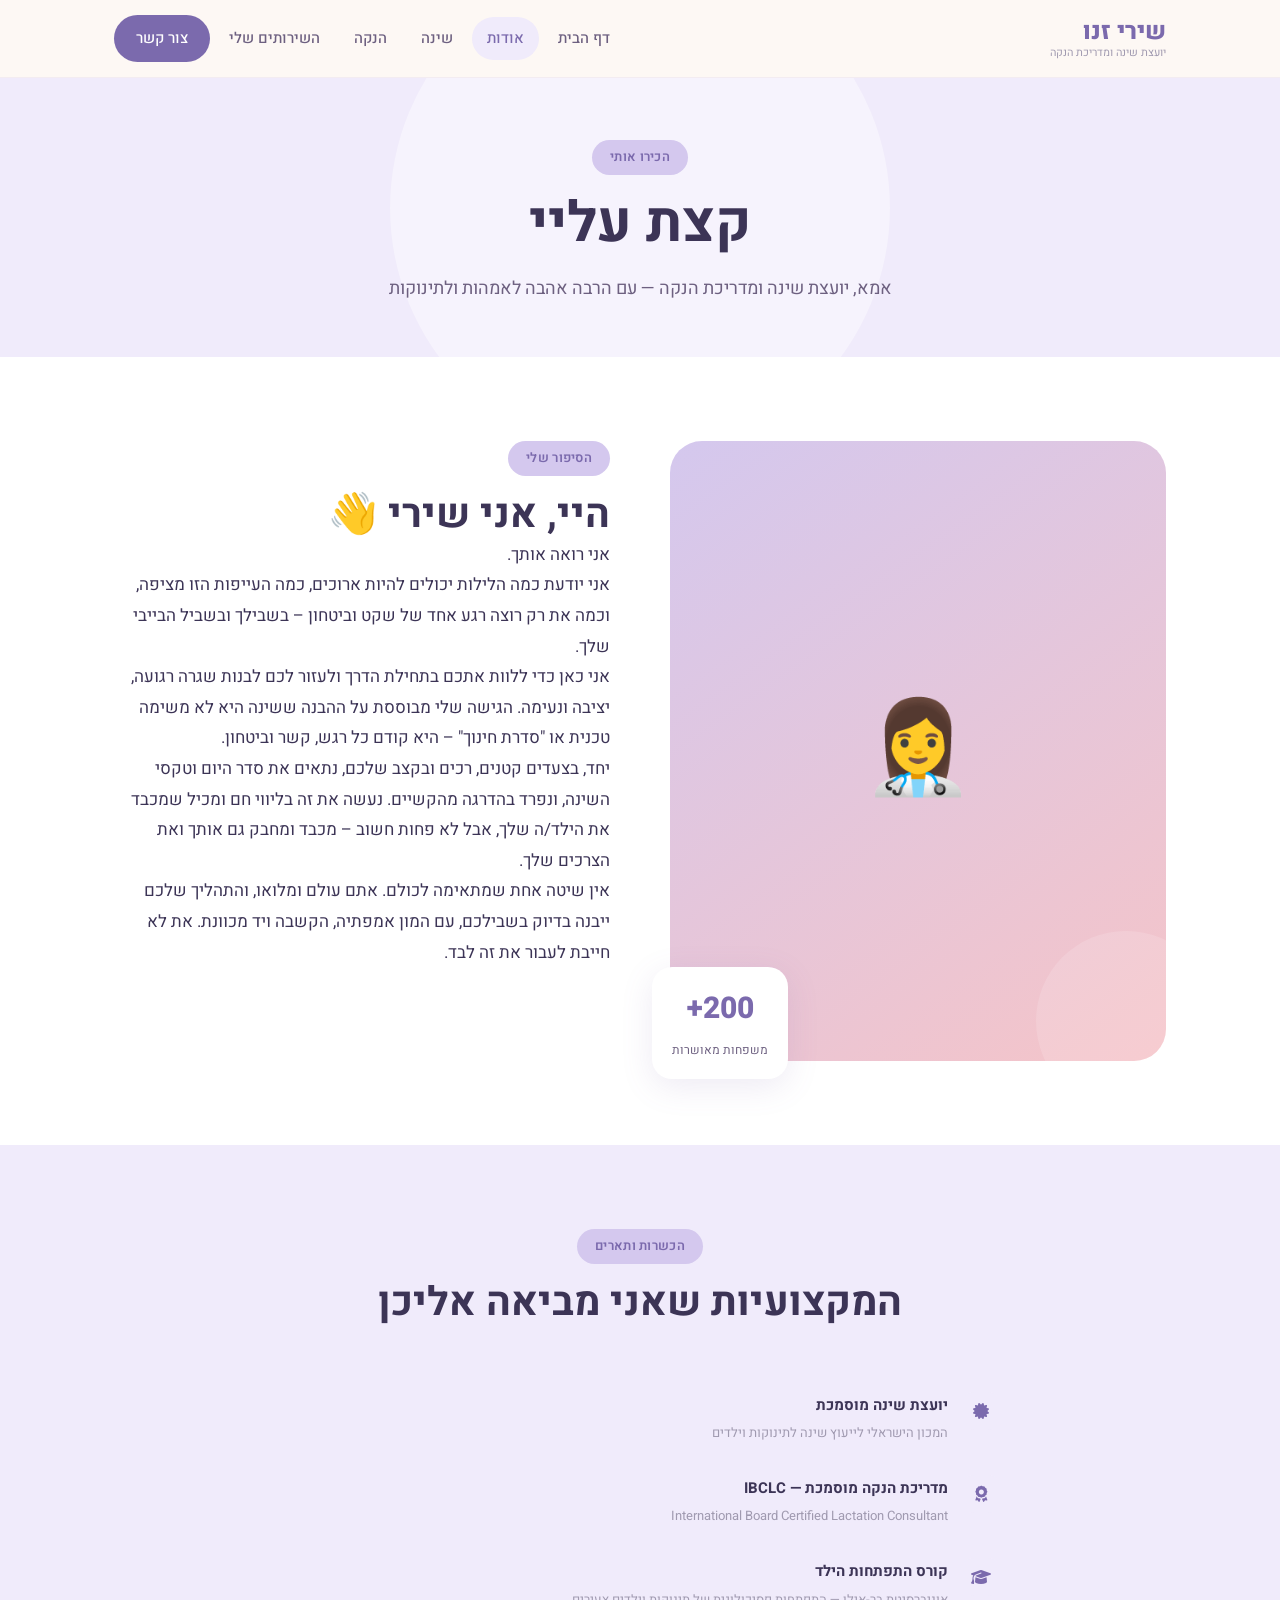
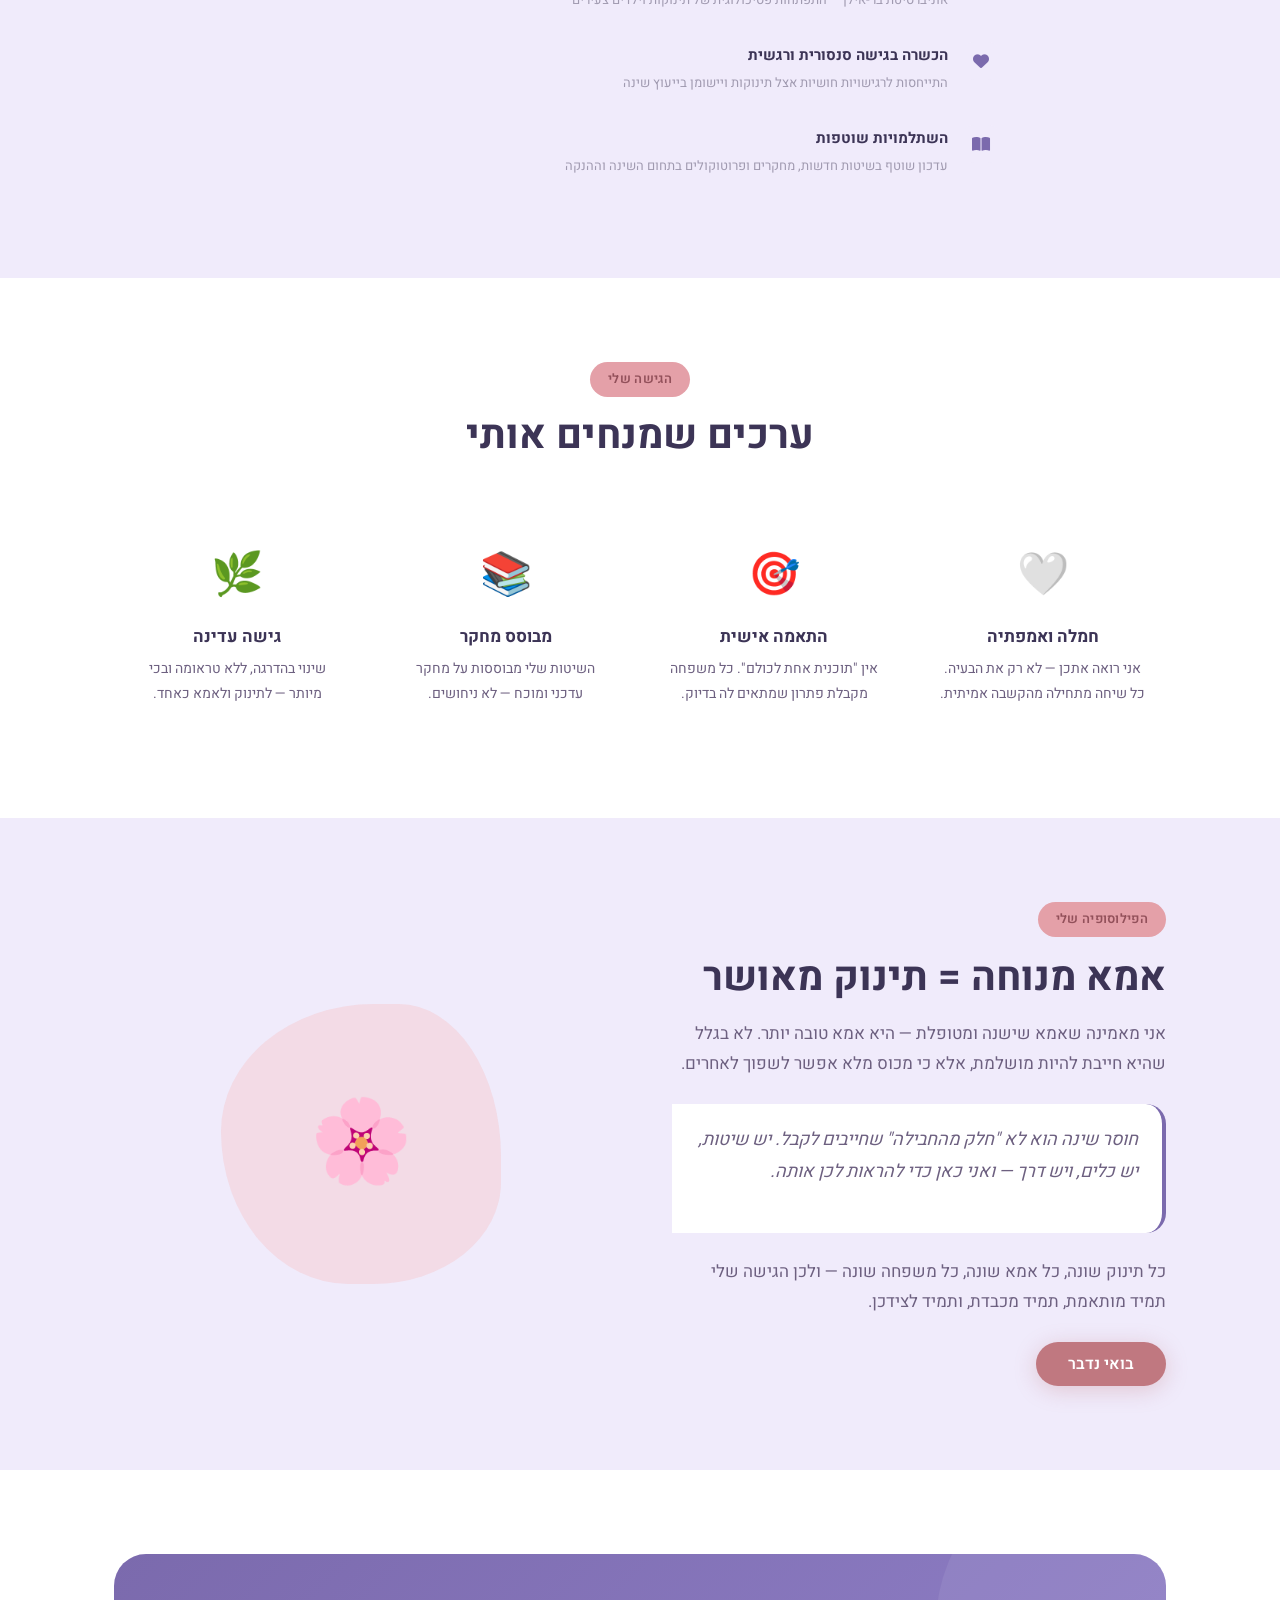
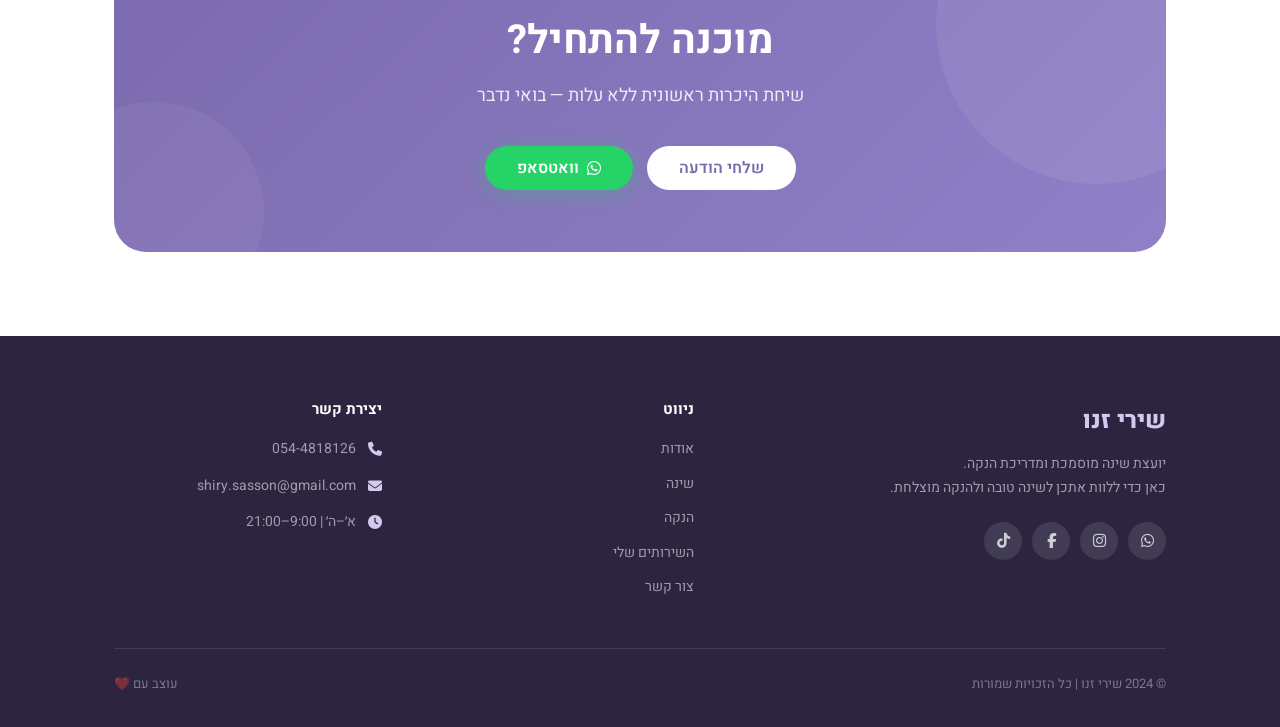
==== about.html @ 8ea3a9ba "Add files via upload" ====
<!DOCTYPE html>
<html lang="he" dir="rtl">
<head>
<meta charset="UTF-8">
<meta name="viewport" content="width=device-width, initial-scale=1.0">
<title>אודות | שירי זנו - יועצת שינה ומדריכת הנקה</title>
<meta name="description" content="קצת על שירי זנו - יועצת שינה מוסמכת ומדריכת הנקה עם ניסיון של שנים. הכירו את הגישה, ההכשרות והאמונות שמנחות אותה.">
<link rel="preconnect" href="https://fonts.googleapis.com">
<link href="https://fonts.googleapis.com/css2?family=Heebo:wght@400;500;600;700;800&display=swap" rel="stylesheet">
<link rel="stylesheet" href="https://cdnjs.cloudflare.com/ajax/libs/font-awesome/6.5.1/css/all.min.css">
<link rel="stylesheet" href="style.css">
</head>
<body>

<nav class="navbar" id="navbar">
  <div class="container">
    <a href="index.html" class="logo">
      <span class="logo-name">שירי זנו</span>
      <span class="logo-title">יועצת שינה ומדריכת הנקה</span>
    </a>
    <div class="nav-links" id="navLinks">
      <a href="index.html">דף הבית</a>
      <a href="about.html">אודות</a>
      <a href="sleep.html">שינה</a>
      <a href="breastfeeding.html">הנקה</a>
      <a href="services.html">השירותים שלי</a>
      <a href="contact.html" class="btn-nav">צור קשר</a>
    </div>
    <button class="hamburger" id="hamburger" aria-label="תפריט">
      <span></span><span></span><span></span>
    </button>
  </div>
</nav>
<div class="nav-spacer"></div>

<section class="page-hero lavender">
  <div class="container">
    <span class="tag tag-lavender">הכירו אותי</span>
    <h1>קצת עליי</h1>
    <p class="lead">אמא, יועצת שינה ומדריכת הנקה — עם הרבה אהבה לאמהות ולתינוקות</p>
  </div>
</section>

<section class="section section-white">
  <div class="container">
    <div class="about-grid">
      <div class="about-photo-area fade-in">
        <div class="photo-placeholder">👩‍⚕️</div>
        <div class="photo-badge">
          <span class="photo-badge-number">200+</span>
          <span class="photo-badge-text">משפחות מאושרות</span>
        </div>
      </div>
      <div class="fade-in delay-1">
        <span class="tag tag-lavender">הסיפור שלי</span>
        <h2>היי, אני שירי 👋</h2>
        <p>אני רואה אותך.</p>
        <p>אני יודעת כמה הלילות יכולים להיות ארוכים, כמה העייפות הזו מציפה, וכמה את רק רוצה רגע אחד של שקט וביטחון – בשבילך ובשביל הבייבי שלך.</p>
        <p>אני כאן כדי ללוות אתכם בתחילת הדרך ולעזור לכם לבנות שגרה רגועה, יציבה ונעימה. הגישה שלי מבוססת על ההבנה ששינה היא לא משימה טכנית או "סדרת חינוך" – היא קודם כל רגש, קשר וביטחון.</p>
        <p>יחד, בצעדים קטנים, רכים ובקצב שלכם, נתאים את סדר היום וטקסי השינה, ונפרד בהדרגה מהקשיים. נעשה את זה בליווי חם ומכיל שמכבד את הילד/ה שלך, אבל לא פחות חשוב – מכבד ומחבק גם אותך ואת הצרכים שלך.</p>
        <p>אין שיטה אחת שמתאימה לכולם. אתם עולם ומלואו, והתהליך שלכם ייבנה בדיוק בשבילכם, עם המון אמפתיה, הקשבה ויד מכוונת. את לא חייבת לעבור את זה לבד.</p>
      </div>
    </div>
  </div>
</section>

<section class="section section-alt">
  <div class="container">
    <div class="section-header text-center fade-in">
      <span class="tag tag-lavender">הכשרות ותארים</span>
      <h2>המקצועיות שאני מביאה אליכן</h2>
    </div>
    <div class="credentials-list fade-in delay-1" style="max-width:720px;margin:0 auto;">
      <div class="credential-item">
        <div class="credential-icon"><i class="fas fa-certificate"></i></div>
        <div class="credential-text"><strong>יועצת שינה מוסמכת</strong><span>המכון הישראלי לייעוץ שינה לתינוקות וילדים</span></div>
      </div>
      <div class="credential-item">
        <div class="credential-icon"><i class="fas fa-award"></i></div>
        <div class="credential-text"><strong>מדריכת הנקה מוסמכת — IBCLC</strong><span>International Board Certified Lactation Consultant</span></div>
      </div>
      <div class="credential-item">
        <div class="credential-icon"><i class="fas fa-graduation-cap"></i></div>
        <div class="credential-text"><strong>קורס התפתחות הילד</strong><span>אוניברסיטת בר-אילן — התפתחות פסיכולוגית של תינוקות וילדים צעירים</span></div>
      </div>
      <div class="credential-item">
        <div class="credential-icon"><i class="fas fa-heart"></i></div>
        <div class="credential-text"><strong>הכשרה בגישה סנסורית ורגשית</strong><span>התייחסות לרגישויות חושיות אצל תינוקות ויישומן בייעוץ שינה</span></div>
      </div>
      <div class="credential-item">
        <div class="credential-icon"><i class="fas fa-book-open"></i></div>
        <div class="credential-text"><strong>השתלמויות שוטפות</strong><span>עדכון שוטף בשיטות חדשות, מחקרים ופרוטוקולים בתחום השינה וההנקה</span></div>
      </div>
    </div>
  </div>
</section>

<section class="section section-white">
  <div class="container">
    <div class="section-header text-center fade-in">
      <span class="tag tag-blush">הגישה שלי</span>
      <h2>ערכים שמנחים אותי</h2>
    </div>
    <div class="values-grid">
      <div class="value-card fade-in">
        <div class="value-icon">🤍</div>
        <h4>חמלה ואמפתיה</h4>
        <p>אני רואה אתכן — לא רק את הבעיה. כל שיחה מתחילה מהקשבה אמיתית.</p>
      </div>
      <div class="value-card fade-in delay-1">
        <div class="value-icon">🎯</div>
        <h4>התאמה אישית</h4>
        <p>אין "תוכנית אחת לכולם". כל משפחה מקבלת פתרון שמתאים לה בדיוק.</p>
      </div>
      <div class="value-card fade-in delay-2">
        <div class="value-icon">📚</div>
        <h4>מבוסס מחקר</h4>
        <p>השיטות שלי מבוססות על מחקר עדכני ומוכח — לא ניחושים.</p>
      </div>
      <div class="value-card fade-in delay-3">
        <div class="value-icon">🌿</div>
        <h4>גישה עדינה</h4>
        <p>שינוי בהדרגה, ללא טראומה ובכי מיותר — לתינוק ולאמא כאחד.</p>
      </div>
    </div>
  </div>
</section>

<section class="section section-alt">
  <div class="container">
    <div class="feature-grid flip">
      <div class="feature-visual fade-in">
        <div class="feature-blob fb-blush"></div>
        <div class="feature-icon">🌸</div>
      </div>
      <div class="feature-content fade-in delay-1">
        <span class="tag tag-blush">הפילוסופיה שלי</span>
        <h2>אמא מנוחה = תינוק מאושר</h2>
        <p>אני מאמינה שאמא שישנה ומטופלת — היא אמא טובה יותר. לא בגלל שהיא חייבת להיות מושלמת, אלא כי מכוס מלא אפשר לשפוך לאחרים.</p>
        <div class="quote-block">
          <p>חוסר שינה הוא לא "חלק מהחבילה" שחייבים לקבל. יש שיטות, יש כלים, ויש דרך — ואני כאן כדי להראות לכן אותה.</p>
        </div>
        <p>כל תינוק שונה, כל אמא שונה, כל משפחה שונה — ולכן הגישה שלי תמיד מותאמת, תמיד מכבדת, ותמיד לצידכן.</p>
        <a href="contact.html" class="btn btn-blush">בואי נדבר</a>
      </div>
    </div>
  </div>
</section>

<section class="section section-white">
  <div class="container">
    <div class="cta-banner fade-in">
      <h2>מוכנה להתחיל?</h2>
      <p>שיחת היכרות ראשונית ללא עלות — בואי נדבר</p>
      <div class="cta-actions">
        <a href="contact.html" class="btn btn-white">שלחי הודעה</a>
        <a href="https://wa.me/972544818126" class="btn btn-whatsapp" target="_blank" rel="noopener"><i class="fab fa-whatsapp"></i> וואטסאפ</a>
      </div>
    </div>
  </div>
</section>

<footer>
  <div class="container">
    <div class="footer-content">
      <div class="footer-col">
        <span class="logo-name">שירי זנו</span>
        <p class="footer-tagline">יועצת שינה מוסמכת ומדריכת הנקה.<br>כאן כדי ללוות אתכן לשינה טובה ולהנקה מוצלחת.</p>
        <div class="footer-social">
          <a href="https://wa.me/972544818126" aria-label="וואטסאפ" target="_blank" rel="noopener"><i class="fab fa-whatsapp"></i></a>
          <a href="#" aria-label="אינסטגרם"><i class="fab fa-instagram"></i></a>
          <a href="#" aria-label="פייסבוק"><i class="fab fa-facebook-f"></i></a>
          <a href="#" aria-label="טיקטוק"><i class="fab fa-tiktok"></i></a>
        </div>
      </div>
      <div class="footer-col">
        <h4>ניווט</h4>
        <div class="footer-links-list">
          <a href="about.html">אודות</a>
          <a href="sleep.html">שינה</a>
          <a href="breastfeeding.html">הנקה</a>
          <a href="services.html">השירותים שלי</a>
          <a href="contact.html">צור קשר</a>
        </div>
      </div>
      <div class="footer-col">
        <h4>יצירת קשר</h4>
        <div class="footer-contact-item"><i class="fas fa-phone"></i> 054-4818126</div>
        <div class="footer-contact-item"><i class="fas fa-envelope"></i> shiry.sasson@gmail.com</div>
        <div class="footer-contact-item"><i class="fas fa-clock"></i> א׳–ה׳ | 9:00–21:00</div>
      </div>
    </div>
    <div class="footer-bottom">
      <span>© 2024 שירי זנו | כל הזכויות שמורות</span>
      <span>עוצב עם ❤️</span>
    </div>
  </div>
</footer>

<script src="script.js"></script>
</body>
</html>
---- style.css ----
/* ===========================
   style.css — שירי | יועצת שינה ומדריכת הנקה
   Extracted verbatim from https://ronavaida.github.io/Shiri-Zenou/style.css
   =========================== */

/* === VARIABLES === */
:root {
  --cream:          #FDF8F4;
  --cream-dark:     #F2EAE2;
  --lavender:       #C5B5E0;
  --lavender-light: #F0EBFB;
  --lavender-med:   #D4C8EE;
  --lavender-dark:  #7B6AAD;
  --blush:          #F5C4C8;
  --blush-light:    #FCE8EA;
  --blush-med:      #E4A0A8;
  --blush-dark:     #C07880;
  --sage:           #A8C9A0;
  --sage-light:     #E6F3E2;
  --sage-med:       #80B078;
  --sage-dark:      #5A8A52;
  --text:           #3C3456;
  --text-mid:       #6D6080;
  --text-light:     #A09AB0;
  --white:          #FFFFFF;

  --shadow-sm: 0 2px 14px rgba(120, 100, 170, 0.08);
  --shadow-md: 0 8px 32px rgba(120, 100, 170, 0.13);
  --shadow-lg: 0 20px 56px rgba(120, 100, 170, 0.18);

  --nav-height: 78px;
  --container:  1100px;
  --section-v:  84px;

  --r-sm:   12px;
  --r-md:   20px;
  --r-lg:   32px;
  --r-full: 9999px;

  --ease: 0.3s ease;
}

/* === RESET === */
*, *::before, *::after { box-sizing: border-box; margin: 0; padding: 0; }
html { scroll-behavior: smooth; }
body {
  font-family: 'Heebo', sans-serif;
  background: var(--cream);
  color: var(--text);
  direction: rtl;
  line-height: 1.75;
  font-size: 16px;
  overflow-x: hidden;
}
img { max-width: 100%; height: auto; }
a { color: inherit; text-decoration: none; }
ul { list-style: none; }

/* === TYPOGRAPHY === */
h1, h2, h3, h4 { line-height: 1.25; font-weight: 700; }
h1 { font-size: clamp(34px, 5vw, 56px); }
h2 { font-size: clamp(26px, 4vw, 40px); }
h3 { font-size: clamp(19px, 3vw, 25px); }
h4 { font-size: 17px; }
p  { font-size: 17px; line-height: 1.8; }

/* === UTILITIES === */
.container {
  max-width: var(--container);
  margin: 0 auto;
  padding: 0 24px;
}
.section      { padding: var(--section-v) 0; }
.section-alt  { background: var(--lavender-light); }
.section-blush{ background: var(--blush-light); }
.section-sage { background: var(--sage-light); }
.section-white{ background: var(--white); }
.text-center  { text-align: center; }
.text-lavender{ color: var(--lavender-dark); }
.text-blush   { color: var(--blush-dark); }
.text-sage    { color: var(--sage-dark); }
.text-mid     { color: var(--text-mid); }

/* Tag pill */
.tag {
  display: inline-block;
  padding: 6px 18px;
  border-radius: var(--r-full);
  font-size: 13px;
  font-weight: 600;
  letter-spacing: 0.3px;
  margin-bottom: 14px;
}
.tag-lavender { background: var(--lavender-med); color: var(--lavender-dark); }
.tag-blush    { background: var(--blush-med);    color: #92505A; }
.tag-sage     { background: var(--sage-med);     color: white; }

.section-header { margin-bottom: 50px; }
.section-header.text-center .section-subtitle { margin: 0 auto; }
.section-subtitle { color: var(--text-mid); font-size: 18px; max-width: 620px; margin-top: 10px; }

/* === BUTTONS === */
.btn {
  display: inline-flex;
  align-items: center;
  gap: 8px;
  padding: 14px 32px;
  border-radius: var(--r-full);
  font-size: 16px;
  font-weight: 600;
  font-family: 'Heebo', sans-serif;
  cursor: pointer;
  transition: all var(--ease);
  border: none;
  text-decoration: none;
  line-height: 1;
}
.btn-primary {
  background: var(--lavender-dark);
  color: white;
  box-shadow: 0 4px 22px rgba(123, 106, 173, 0.32);
}
.btn-primary:hover {
  background: #6A59A0;
  transform: translateY(-2px);
  box-shadow: 0 8px 30px rgba(123, 106, 173, 0.44);
}
.btn-outline {
  background: transparent;
  color: var(--lavender-dark);
  border: 2px solid var(--lavender-dark);
}
.btn-outline:hover {
  background: var(--lavender-light);
  transform: translateY(-2px);
}
.btn-blush {
  background: var(--blush-dark);
  color: white;
  box-shadow: 0 4px 22px rgba(192, 120, 128, 0.32);
}
.btn-blush:hover {
  background: #B06870;
  transform: translateY(-2px);
}
.btn-whatsapp {
  background: #25D366;
  color: white;
  box-shadow: 0 4px 22px rgba(37, 211, 102, 0.3);
}
.btn-whatsapp:hover {
  background: #1DB954;
  transform: translateY(-2px);
}
.btn-white {
  background: white;
  color: var(--lavender-dark);
}
.btn-white:hover {
  background: var(--lavender-light);
  transform: translateY(-2px);
}
.btn-sm { padding: 10px 22px; font-size: 14px; }

/* === NAVBAR === */
.navbar {
  position: fixed;
  top: 0; right: 0; left: 0;
  z-index: 1000;
  height: var(--nav-height);
  background: rgba(253, 248, 244, 0.94);
  backdrop-filter: blur(14px);
  border-bottom: 1px solid rgba(197, 181, 224, 0.18);
  transition: box-shadow var(--ease);
}
.navbar.scrolled { box-shadow: var(--shadow-md); }
.navbar .container {
  height: 100%;
  display: flex;
  align-items: center;
  justify-content: space-between;
}
.logo { display: flex; flex-direction: column; line-height: 1.2; }
.logo-name  { font-size: 24px; font-weight: 800; color: var(--lavender-dark); }
.logo-title { font-size: 11px; color: var(--text-light); font-weight: 400; }

.nav-links {
  display: flex;
  align-items: center;
  gap: 4px;
}
.nav-links a {
  padding: 8px 15px;
  border-radius: var(--r-full);
  font-size: 15px;
  font-weight: 500;
  color: var(--text-mid);
  transition: all var(--ease);
}
.nav-links a:hover,
.nav-links a.active {
  color: var(--lavender-dark);
  background: var(--lavender-light);
}
.nav-links .btn-nav {
  background: var(--lavender-dark);
  color: white;
  padding: 10px 22px;
}
.nav-links .btn-nav:hover {
  background: #6A59A0;
  transform: translateY(-1px);
}

/* Hamburger */
.hamburger {
  display: none;
  flex-direction: column;
  gap: 5px;
  background: none;
  border: none;
  cursor: pointer;
  padding: 8px;
}
.hamburger span {
  display: block;
  width: 24px;
  height: 2.5px;
  background: var(--text);
  border-radius: 2px;
  transition: all var(--ease);
}
.hamburger.open span:nth-child(1) { transform: translateY(7.5px) rotate(45deg); }
.hamburger.open span:nth-child(2) { opacity: 0; transform: scaleX(0); }
.hamburger.open span:nth-child(3) { transform: translateY(-7.5px) rotate(-45deg); }

.nav-spacer { height: var(--nav-height); }

/* === PAGE HERO === */
.page-hero {
  padding: 62px 0 52px;
  text-align: center;
  position: relative;
  overflow: hidden;
  background: var(--cream-dark);
}
.page-hero.lavender { background: var(--lavender-light); }
.page-hero.blush    { background: var(--blush-light); }
.page-hero.sage     { background: var(--sage-light); }
.page-hero::before {
  content: '';
  position: absolute;
  top: -120px; left: 50%;
  transform: translateX(-50%);
  width: 500px; height: 500px;
  background: rgba(255,255,255,0.38);
  border-radius: 50%;
  z-index: 0;
}
.page-hero .container { position: relative; z-index: 1; }
.page-hero h1 { margin-bottom: 14px; }
.page-hero .lead {
  font-size: 18px;
  color: var(--text-mid);
  max-width: 560px;
  margin: 0 auto;
}

/* === HOME HERO === */
.hero { padding: 66px 0 60px; overflow: hidden; position: relative; }
.hero::before {
  content: '';
  position: absolute;
  top: -120px; right: -200px;
  width: 640px; height: 640px;
  background: var(--lavender-light);
  border-radius: 50%;
  z-index: 0;
}
.hero-inner {
  display: grid;
  grid-template-columns: 1fr 1fr;
  gap: 60px;
  align-items: center;
  position: relative;
  z-index: 1;
}
.hero-content .tag { margin-bottom: 20px; }
.hero-content h1 { margin-bottom: 20px; font-weight: 800; }
.hero-content h1 span { color: var(--lavender-dark); }
.hero-content p { color: var(--text-mid); font-size: 18px; margin-bottom: 34px; max-width: 460px; }
.hero-actions { display: flex; gap: 14px; flex-wrap: wrap; }

.hero-visual {
  display: flex; justify-content: center; align-items: center;
  position: relative; height: 400px;
}
.hero-blob {
  position: absolute;
  border-radius: 50%;
}
.hero-blob-1 { width: 330px; height: 330px; background: var(--lavender-med); top:50%; left:50%; transform:translate(-50%,-50%); opacity:0.45; }
.hero-blob-2 { width: 240px; height: 240px; background: var(--blush); top:28%; right:8%; opacity:0.38; }
.hero-blob-3 { width: 180px; height: 180px; background: var(--sage); bottom:12%; left:12%; opacity:0.32; }
.hero-icon-main {
  position: relative; z-index: 10; font-size: 100px;
  filter: drop-shadow(0 8px 24px rgba(123,106,173,0.28));
}
.hero-floating { position: absolute; font-size: 30px; }
.hero-floating-1 { top: 14%; right: 16%; animation: floatA 4s ease-in-out infinite; }
.hero-floating-2 { bottom: 18%; right: 18%; animation: floatB 5s ease-in-out infinite; }
.hero-floating-3 { top: 18%; left: 18%; animation: floatA 3.6s ease-in-out infinite 0.8s; }

@keyframes floatA {
  0%,100% { transform: translateY(0); }
  50%      { transform: translateY(-14px); }
}
@keyframes floatB {
  0%,100% { transform: translateY(0) rotate(0deg); }
  50%     { transform: translateY(-9px) rotate(12deg); }
}

/* === STATS BAR === */
.stats-bar {
  display: grid;
  grid-template-columns: repeat(4, 1fr);
  background: var(--white);
  border-radius: var(--r-lg);
  box-shadow: var(--shadow-md);
  overflow: hidden;
}
.stat-item { padding: 32px 20px; text-align: center; border-left: 1px solid var(--cream-dark); }
.stat-item:last-child { border-left: none; }
.stat-number { font-size: 44px; font-weight: 800; color: var(--lavender-dark); display: block; line-height: 1; margin-bottom: 8px; }
.stat-label  { font-size: 14px; color: var(--text-mid); }

/* === CARDS === */
.cards-grid { display: grid; grid-template-columns: repeat(3, 1fr); gap: 28px; }
.card {
  background: var(--white);
  border-radius: var(--r-lg);
  padding: 36px 28px;
  box-shadow: var(--shadow-sm);
  transition: all var(--ease);
}
.card:hover { transform: translateY(-6px); box-shadow: var(--shadow-lg); }
.card-icon {
  width: 62px; height: 62px;
  border-radius: var(--r-md);
  display: flex; align-items: center; justify-content: center;
  font-size: 26px; margin-bottom: 20px;
}
.card-icon-lavender { background: var(--lavender-light); color: var(--lavender-dark); }
.card-icon-blush    { background: var(--blush-light);    color: var(--blush-dark); }
.card-icon-sage     { background: var(--sage-light);     color: var(--sage-dark); }
.card h3 { margin-bottom: 10px; }
.card p  { color: var(--text-mid); font-size: 15px; }
.card-link { display: inline-flex; align-items: center; gap: 6px; margin-top: 20px; color: var(--lavender-dark); font-weight: 600; font-size: 14px; transition: gap var(--ease); }
.card-link:hover { gap: 10px; }

/* === FEATURE SECTION === */
.feature-grid {
  display: grid;
  grid-template-columns: 1fr 1fr;
  gap: 64px;
  align-items: center;
}
.feature-grid.flip { direction: ltr; }
.feature-grid.flip > * { direction: rtl; }

.feature-visual {
  display: flex; justify-content: center; align-items: center;
  position: relative; height: 320px;
}
.feature-blob {
  position: absolute;
  border-radius: 60% 40% 50% 50% / 50% 60% 40% 60%;
  z-index: 0;
}
.fb-lavender { width: 280px; height: 280px; background: var(--lavender-med); opacity: 0.42; }
.fb-blush    { width: 280px; height: 280px; background: var(--blush);         opacity: 0.42; }
.fb-sage     { width: 280px; height: 280px; background: var(--sage);          opacity: 0.42; }
.feature-icon { font-size: 82px; position: relative; z-index: 1; }

.feature-content .tag { margin-bottom: 16px; }
.feature-content h2   { margin-bottom: 16px; }
.feature-content p    { color: var(--text-mid); margin-bottom: 24px; }

.feature-list { list-style: none; margin-bottom: 28px; }
.feature-list li {
  display: flex; align-items: flex-start; gap: 12px;
  margin-bottom: 12px; color: var(--text-mid); font-size: 16px;
}
.feature-list li::before {
  content: '';
  width: 8px; height: 8px;
  border-radius: 50%;
  background: var(--lavender-dark);
  margin-top: 8px; flex-shrink: 0;
}
.feature-list.blush li::before { background: var(--blush-dark); }
.feature-list.sage  li::before { background: var(--sage-dark); }

/* === TESTIMONIALS === */
.testimonials-grid { display: grid; grid-template-columns: repeat(3, 1fr); gap: 24px; }
.testimonial-card {
  background: var(--white);
  border-radius: var(--r-lg);
  padding: 32px 26px;
  box-shadow: var(--shadow-sm);
  position: relative;
}
.testimonial-card::before {
  content: '"';
  position: absolute;
  top: 14px; right: 26px;
  font-size: 68px; color: var(--lavender-med);
  line-height: 1; font-family: Georgia, serif;
}
.testimonial-text {
  color: var(--text-mid); font-size: 15px; line-height: 1.8;
  margin-bottom: 20px; padding-top: 22px;
}
.testimonial-author { display: flex; align-items: center; gap: 12px; }
.testimonial-avatar {
  width: 44px; height: 44px; border-radius: 50%;
  display: flex; align-items: center; justify-content: center;
  font-size: 17px; font-weight: 700; color: white;
}
.av-lavender { background: var(--lavender); }
.av-blush    { background: var(--blush-med); }
.av-sage     { background: var(--sage-med); }
.testimonial-name { font-weight: 600; font-size: 14px; }
.testimonial-info { font-size: 12px; color: var(--text-light); }

/* === SERVICE CARDS === */
.services-grid { display: grid; grid-template-columns: repeat(3, 1fr); gap: 28px; }
.service-card {
  background: var(--white); border-radius: var(--r-lg);
  overflow: hidden; box-shadow: var(--shadow-sm);
  transition: all var(--ease);
  display: flex; flex-direction: column;
}
.service-card:hover { transform: translateY(-6px); box-shadow: var(--shadow-lg); }
.service-card-header { padding: 32px 28px 24px; position: relative; }
.service-card-header.lavender { background: var(--lavender-light); }
.service-card-header.blush    { background: var(--blush-light); }
.service-card-header.sage     { background: var(--sage-light); }
.service-icon { font-size: 42px; margin-bottom: 12px; display: block; }
.service-card-header h3 { margin-bottom: 6px; }
.service-card-header p  { font-size: 14px; color: var(--text-mid); }
.service-card-body { padding: 28px; flex: 1; display: flex; flex-direction: column; }
.service-price {
  font-size: 30px; font-weight: 800; color: var(--lavender-dark);
  margin-bottom: 20px;
}
.service-price span { font-size: 14px; font-weight: 400; color: var(--text-light); }
.service-features { list-style: none; margin-bottom: 28px; flex: 1; }
.service-features li {
  display: flex; align-items: flex-start; gap: 10px;
  padding: 9px 0; border-bottom: 1px solid var(--cream-dark);
  font-size: 14px; color: var(--text-mid);
}
.service-features li:last-child { border-bottom: none; }
.service-features li i { color: var(--sage-dark); margin-top: 3px; font-size: 12px; flex-shrink: 0; }
.service-card-body .btn { text-align: center; justify-content: center; }
.service-card.featured { border: 2px solid var(--lavender-dark); }
.badge-popular {
  position: absolute; top: 16px; left: 16px;
  background: var(--lavender-dark); color: white;
  font-size: 11px; font-weight: 700; padding: 4px 12px;
  border-radius: var(--r-full);
}

/* === PROCESS STEPS === */
.steps-grid {
  display: grid; grid-template-columns: repeat(4, 1fr);
  gap: 24px; position: relative;
}
.steps-grid::before {
  content: '';
  position: absolute;
  top: 34px; right: calc(12.5% + 12px); left: calc(12.5% + 12px);
  height: 2px; background: var(--lavender-med); z-index: 0;
}
.step-item { text-align: center; position: relative; z-index: 1; }
.step-num {
  width: 68px; height: 68px; border-radius: 50%;
  background: var(--lavender-dark); color: white;
  font-size: 22px; font-weight: 800;
  display: flex; align-items: center; justify-content: center;
  margin: 0 auto 16px; box-shadow: 0 4px 18px rgba(123,106,173,0.3);
}
.step-item h4 { margin-bottom: 8px; }
.step-item p  { font-size: 14px; color: var(--text-mid); }

/* === AGE GROUPS === */
.age-groups-grid { display: grid; grid-template-columns: repeat(2, 1fr); gap: 22px; }
.age-card {
  background: var(--white); border-radius: var(--r-md); padding: 26px;
  box-shadow: var(--shadow-sm); display: flex; gap: 18px; align-items: flex-start;
  transition: all var(--ease);
}
.age-card:hover { transform: translateY(-4px); box-shadow: var(--shadow-md); }
.age-icon { font-size: 38px; flex-shrink: 0; }
.age-card h4 { margin-bottom: 6px; }
.age-card p  { font-size: 14px; color: var(--text-mid); line-height: 1.7; }

/* === CHALLENGES === */
.challenges-grid { display: grid; grid-template-columns: repeat(2, 1fr); gap: 20px; }
.challenge-item {
  display: flex; gap: 16px; align-items: flex-start;
  padding: 22px; background: var(--white);
  border-radius: var(--r-md); box-shadow: var(--shadow-sm);
  transition: all var(--ease);
}
.challenge-item:hover { transform: translateY(-3px); box-shadow: var(--shadow-md); }
.challenge-icon { font-size: 30px; flex-shrink: 0; }
.challenge-item h4 { margin-bottom: 6px; font-size: 16px; }
.challenge-item p  { font-size: 14px; color: var(--text-mid); line-height: 1.7; }

/* === VALUES === */
.values-grid { display: grid; grid-template-columns: repeat(4, 1fr); gap: 22px; }
.value-card  { text-align: center; padding: 28px 18px; }
.value-icon  { font-size: 42px; margin-bottom: 14px; }
.value-card h4 { margin-bottom: 8px; font-size: 17px; }
.value-card p  { font-size: 14px; color: var(--text-mid); }

/* === ABOUT PAGE === */
.about-grid { display: grid; grid-template-columns: 1fr 1fr; gap: 60px; align-items: start; }
.photo-placeholder {
  width: 100%; aspect-ratio: 4/5;
  border-radius: var(--r-lg);
  background: linear-gradient(145deg, var(--lavender-med), var(--blush));
  display: flex; align-items: center; justify-content: center;
  font-size: 90px; color: white; position: relative; overflow: hidden;
}
.photo-placeholder::after {
  content: '';
  position: absolute; bottom: -50px; right: -50px;
  width: 180px; height: 180px;
  background: rgba(255,255,255,0.14); border-radius: 50%;
}
.photo-badge {
  position: absolute; bottom: -18px; left: -18px;
  background: var(--white); border-radius: var(--r-md);
  padding: 16px 20px; box-shadow: var(--shadow-md); text-align: center;
}
.photo-badge-number { font-size: 30px; font-weight: 800; color: var(--lavender-dark); display: block; }
.photo-badge-text   { font-size: 12px; color: var(--text-mid); }
.about-photo-area   { position: relative; }

.credentials-list { margin-top: 24px; }
.credential-item  { display: flex; align-items: flex-start; gap: 14px; padding: 14px 0; border-bottom: 1px solid var(--lavender-light); }
.credential-icon  {
  width: 38px; height: 38px; border-radius: var(--r-sm);
  background: var(--lavender-light); display: flex; align-items: center;
  justify-content: center; color: var(--lavender-dark); font-size: 16px; flex-shrink: 0;
}
.credential-text strong { display: block; font-size: 15px; }
.credential-text span   { font-size: 13px; color: var(--text-light); }

/* Quote block */
.quote-block {
  border-right: 4px solid var(--lavender-dark);
  padding: 20px 24px;
  margin: 24px 0;
  background: var(--white);
  border-radius: 0 var(--r-md) var(--r-md) 0;
}
.quote-block p { font-size: 18px; font-style: italic; color: var(--text-mid); }
.quote-block cite { font-size: 14px; color: var(--text-light); display: block; margin-top: 8px; }

/* === FAQ === */
.faq-list { max-width: 720px; margin: 0 auto; }
.faq-item {
  border: 1.5px solid var(--lavender-med);
  border-radius: var(--r-md);
  margin-bottom: 12px;
  overflow: hidden;
}
.faq-question {
  width: 100%; padding: 20px 24px;
  background: var(--white); border: none; text-align: right;
  font-family: 'Heebo', sans-serif; font-size: 16px; font-weight: 600;
  color: var(--text); cursor: pointer;
  display: flex; align-items: center; justify-content: space-between; gap: 12px;
  transition: background var(--ease);
}
.faq-question:hover { background: var(--lavender-light); }
.faq-question i { color: var(--lavender-dark); transition: transform var(--ease); flex-shrink: 0; }
.faq-item.open .faq-question i { transform: rotate(180deg); }
.faq-answer { max-height: 0; overflow: hidden; transition: max-height 0.4s ease; background: var(--white); }
.faq-item.open .faq-answer { max-height: 350px; }
.faq-answer p { padding: 0 24px 22px; color: var(--text-mid); font-size: 15px; line-height: 1.8; }

/* === CTA BANNER === */
.cta-banner {
  background: linear-gradient(135deg, var(--lavender-dark), #9080C8);
  border-radius: var(--r-lg);
  padding: 62px 48px;
  text-align: center;
  color: white;
  position: relative;
  overflow: hidden;
}
.cta-banner.blush { background: linear-gradient(135deg, var(--blush-dark), #C08890); }
.cta-banner.sage  { background: linear-gradient(135deg, var(--sage-dark), #78A870); }
.cta-banner::before {
  content: '';
  position: absolute; top: -90px; right: -90px;
  width: 320px; height: 320px; background: rgba(255,255,255,0.07); border-radius: 50%;
}
.cta-banner::after {
  content: '';
  position: absolute; bottom: -70px; left: -70px;
  width: 220px; height: 220px; background: rgba(255,255,255,0.05); border-radius: 50%;
}
.cta-banner h2 { color: white; margin-bottom: 14px; }
.cta-banner p  { color: rgba(255,255,255,0.85); font-size: 18px; margin-bottom: 34px; }
.cta-actions   { display: flex; gap: 14px; justify-content: center; flex-wrap: wrap; position: relative; z-index: 1; }

/* === CONTACT === */
.contact-grid { display: grid; grid-template-columns: 1fr 1.4fr; gap: 52px; }
.contact-info h2 { margin-bottom: 16px; }
.contact-info > p { color: var(--text-mid); margin-bottom: 32px; }
.contact-item {
  display: flex; align-items: center; gap: 14px;
  padding: 14px 0; border-bottom: 1px solid var(--cream-dark);
}
.contact-icon {
  width: 44px; height: 44px; border-radius: var(--r-sm);
  background: var(--lavender-light); display: flex; align-items: center;
  justify-content: center; color: var(--lavender-dark); font-size: 18px; flex-shrink: 0;
}
.contact-item-text span { display: block; font-size: 12px; color: var(--text-light); }
.contact-item-text a,
.contact-item-text strong { font-weight: 600; color: var(--text); font-size: 16px; }
.contact-item-text a:hover { color: var(--lavender-dark); }

.social-links { display: flex; gap: 12px; margin-top: 28px; }
.social-link {
  width: 44px; height: 44px; border-radius: 50%;
  background: var(--lavender-light); display: flex; align-items: center;
  justify-content: center; color: var(--lavender-dark); font-size: 18px;
  transition: all var(--ease);
}
.social-link:hover { background: var(--lavender-dark); color: white; transform: translateY(-3px); }
.social-link.whatsapp:hover { background: #25D366; }
.social-link.instagram:hover { background: #E1306C; }
.social-link.facebook:hover  { background: #1877F2; }
.social-link.tiktok:hover    { background: #000; }

/* Contact Form */
.contact-form { background: var(--white); border-radius: var(--r-lg); padding: 42px; box-shadow: var(--shadow-md); }
.form-group { margin-bottom: 20px; }
.form-row { display: grid; grid-template-columns: 1fr 1fr; gap: 16px; }
label { display: block; font-size: 14px; font-weight: 600; color: var(--text-mid); margin-bottom: 8px; }
input, textarea, select {
  width: 100%; padding: 14px 18px;
  border: 1.5px solid var(--lavender-med);
  border-radius: var(--r-sm);
  font-family: 'Heebo', sans-serif; font-size: 15px;
  color: var(--text); background: var(--cream);
  transition: border-color var(--ease), box-shadow var(--ease);
  outline: none; direction: rtl;
}
input:focus, textarea:focus, select:focus {
  border-color: var(--lavender-dark);
  box-shadow: 0 0 0 3px rgba(123,106,173,0.12);
  background: var(--white);
}
textarea { resize: vertical; min-height: 120px; }

/* === FOOTER === */
footer {
  background: #2D2540;
  color: rgba(255,255,255,0.82);
  padding: 64px 0 32px;
}
.footer-content {
  display: grid; grid-template-columns: 1.6fr 1fr 1fr;
  gap: 44px; margin-bottom: 48px;
}
footer .logo-name { color: var(--lavender-med); display: block; margin-bottom: 10px; }
.footer-tagline { font-size: 14px; color: rgba(255,255,255,0.55); margin-bottom: 22px; line-height: 1.7; }
.footer-social { display: flex; gap: 10px; }
.footer-social a {
  width: 38px; height: 38px; border-radius: 50%;
  background: rgba(255,255,255,0.1); display: flex; align-items: center;
  justify-content: center; color: rgba(255,255,255,0.75); font-size: 15px;
  transition: all var(--ease);
}
.footer-social a:hover { background: var(--lavender); color: white; transform: translateY(-2px); }
.footer-col h4 { color: white; font-size: 15px; margin-bottom: 18px; }
.footer-links-list { display: flex; flex-direction: column; gap: 10px; }
.footer-links-list a { color: rgba(255,255,255,0.55); font-size: 14px; transition: color var(--ease); }
.footer-links-list a:hover { color: var(--lavender-med); }
.footer-contact-item { display: flex; align-items: center; gap: 10px; margin-bottom: 12px; font-size: 14px; color: rgba(255,255,255,0.55); }
.footer-contact-item i { color: var(--lavender-med); width: 16px; }
.footer-bottom {
  border-top: 1px solid rgba(255,255,255,0.1);
  padding-top: 24px; display: flex; justify-content: space-between; align-items: center;
  font-size: 13px; color: rgba(255,255,255,0.38);
}

/* === SCROLL ANIMATIONS === */
.fade-in { opacity: 0; transform: translateY(26px); transition: opacity 0.6s ease, transform 0.6s ease; }
.fade-in.visible { opacity: 1; transform: translateY(0); }
.delay-1 { transition-delay: 0.1s; }
.delay-2 { transition-delay: 0.2s; }
.delay-3 { transition-delay: 0.3s; }

/* === RESPONSIVE === */
@media (max-width: 1024px) {
  .cards-grid { grid-template-columns: repeat(2, 1fr); }
  .values-grid { grid-template-columns: repeat(2, 1fr); }
  .services-grid { grid-template-columns: repeat(2, 1fr); }
  .steps-grid { grid-template-columns: repeat(2, 1fr); }
  .steps-grid::before { display: none; }
  .testimonials-grid { grid-template-columns: repeat(2, 1fr); }
}

@media (max-width: 768px) {
  :root { --section-v: 56px; }

  .hamburger { display: flex; }
  .nav-links {
    position: fixed; top: var(--nav-height); right: 0; left: 0;
    flex-direction: column;
    background: rgba(253, 248, 244, 0.98);
    backdrop-filter: blur(16px);
    padding: 20px; gap: 6px;
    transform: translateY(-110%); opacity: 0;
    transition: all var(--ease);
    border-bottom: 1px solid var(--lavender-med);
    box-shadow: var(--shadow-md);
    pointer-events: none;
  }
  .nav-links.open { transform: translateY(0); opacity: 1; pointer-events: all; }
  .nav-links a { width: 100%; text-align: center; padding: 12px; }

  .hero-inner { grid-template-columns: 1fr; text-align: center; gap: 36px; }
  .hero-visual { height: 260px; order: -1; }
  .hero-blob-1 { width: 220px; height: 220px; }
  .hero-blob-2 { width: 160px; height: 160px; }
  .hero-blob-3 { width: 120px; height: 120px; }
  .hero-icon-main { font-size: 68px; }
  .hero-content p { margin-left: auto; margin-right: auto; }
  .hero-actions { justify-content: center; }

  .stats-bar { grid-template-columns: repeat(2, 1fr); }
  .stat-item:nth-child(2) { border-left: none; }

  .cards-grid        { grid-template-columns: 1fr; }
  .feature-grid      { grid-template-columns: 1fr; gap: 36px; }
  .feature-grid.flip { direction: rtl; }
  .feature-visual    { height: 220px; }
  .about-grid        { grid-template-columns: 1fr; gap: 36px; }
  .services-grid     { grid-template-columns: 1fr; }
  .steps-grid        { grid-template-columns: repeat(2, 1fr); }
  .testimonials-grid { grid-template-columns: 1fr; }
  .age-groups-grid   { grid-template-columns: 1fr; }
  .challenges-grid   { grid-template-columns: 1fr; }
  .values-grid       { grid-template-columns: repeat(2, 1fr); }
  .contact-grid      { grid-template-columns: 1fr; }
  .form-row          { grid-template-columns: 1fr; }
  .contact-form      { padding: 28px 20px; }
  .cta-banner        { padding: 42px 24px; }
  .footer-content    { grid-template-columns: 1fr; gap: 32px; }
  .footer-bottom     { flex-direction: column; gap: 8px; text-align: center; }
}
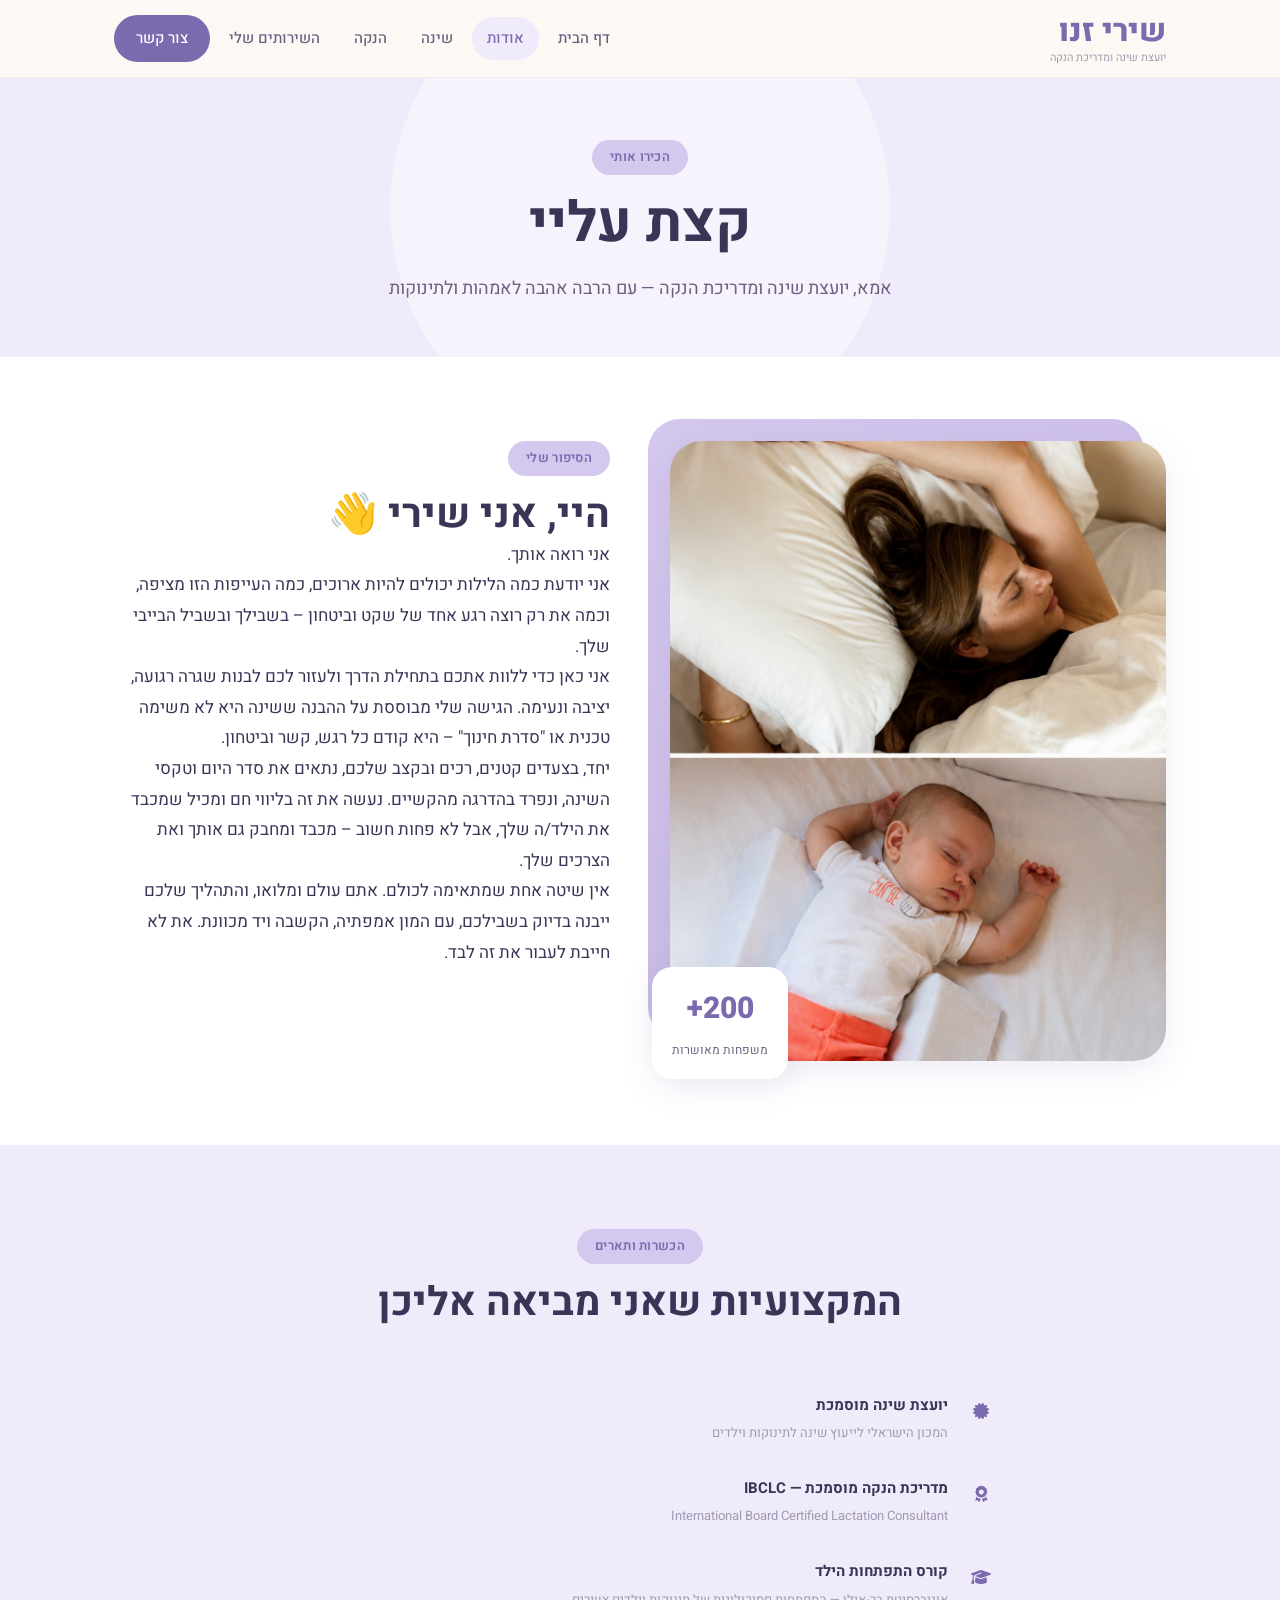
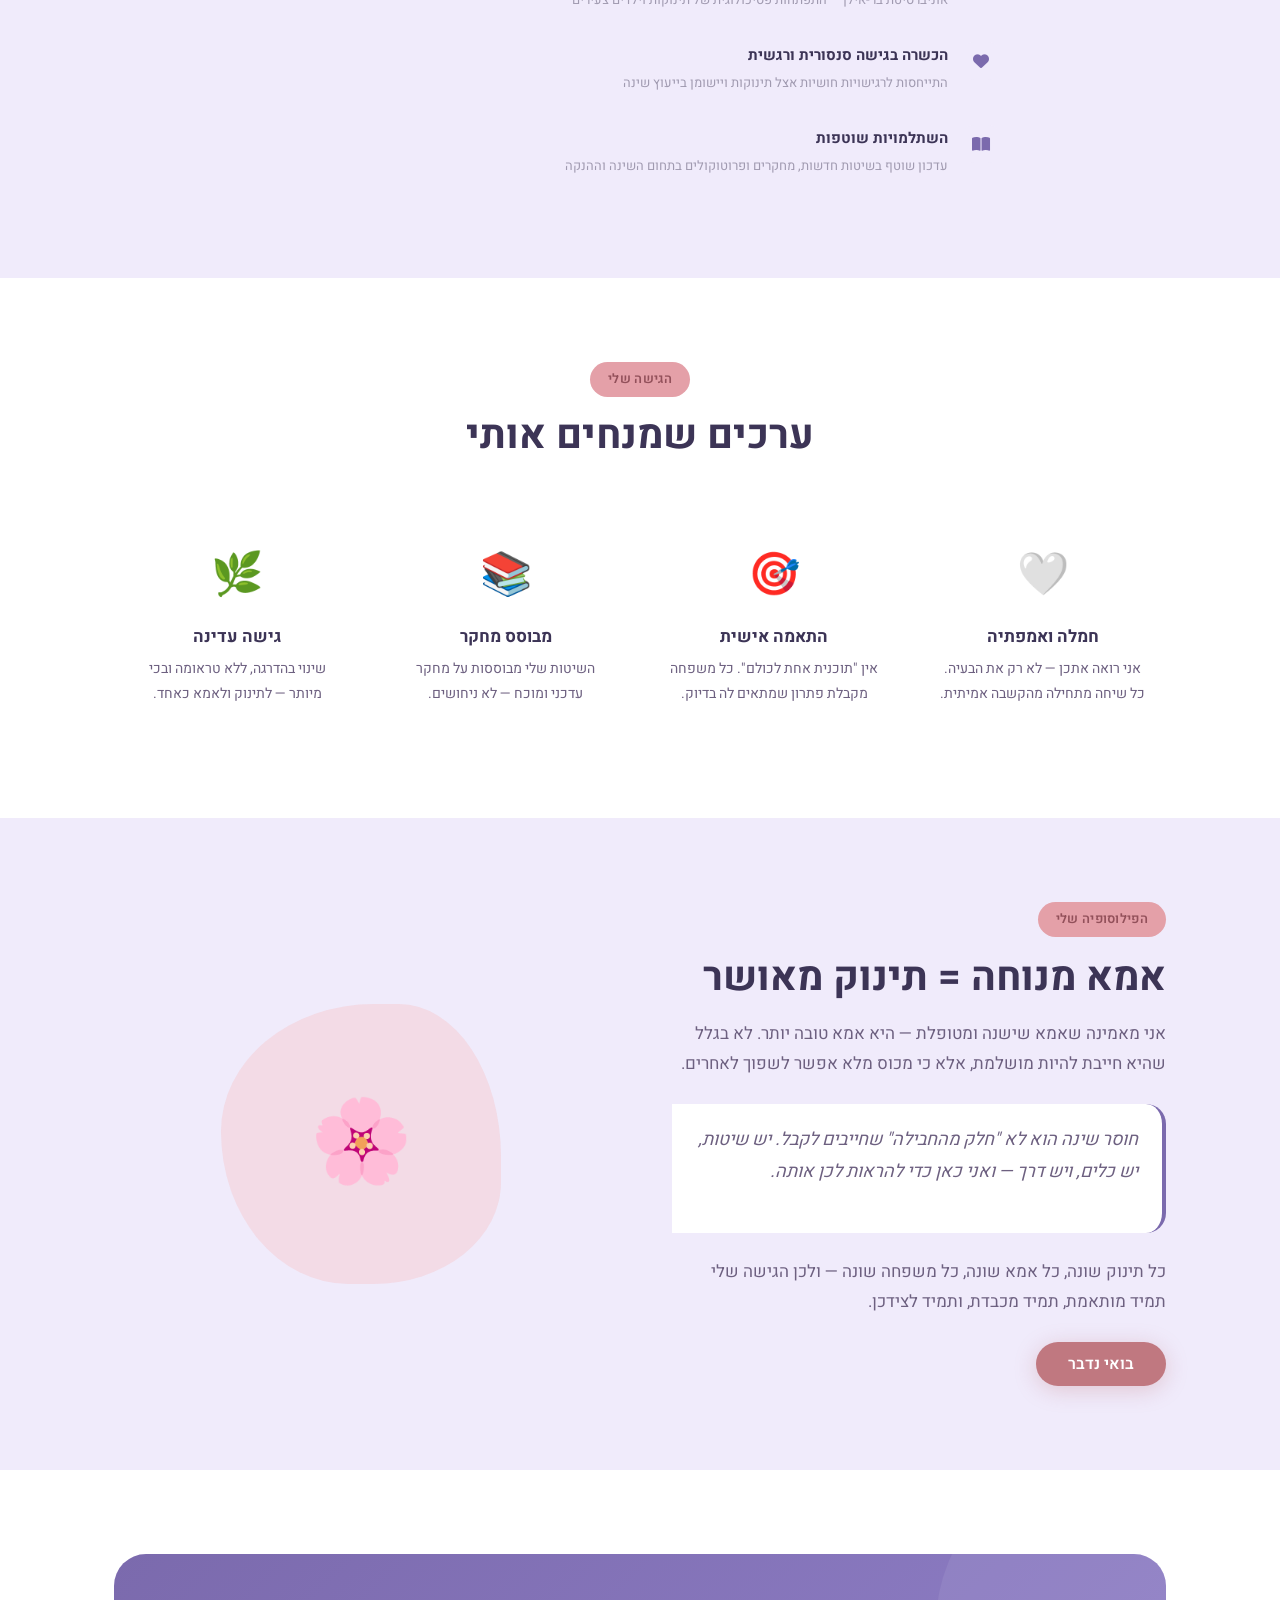
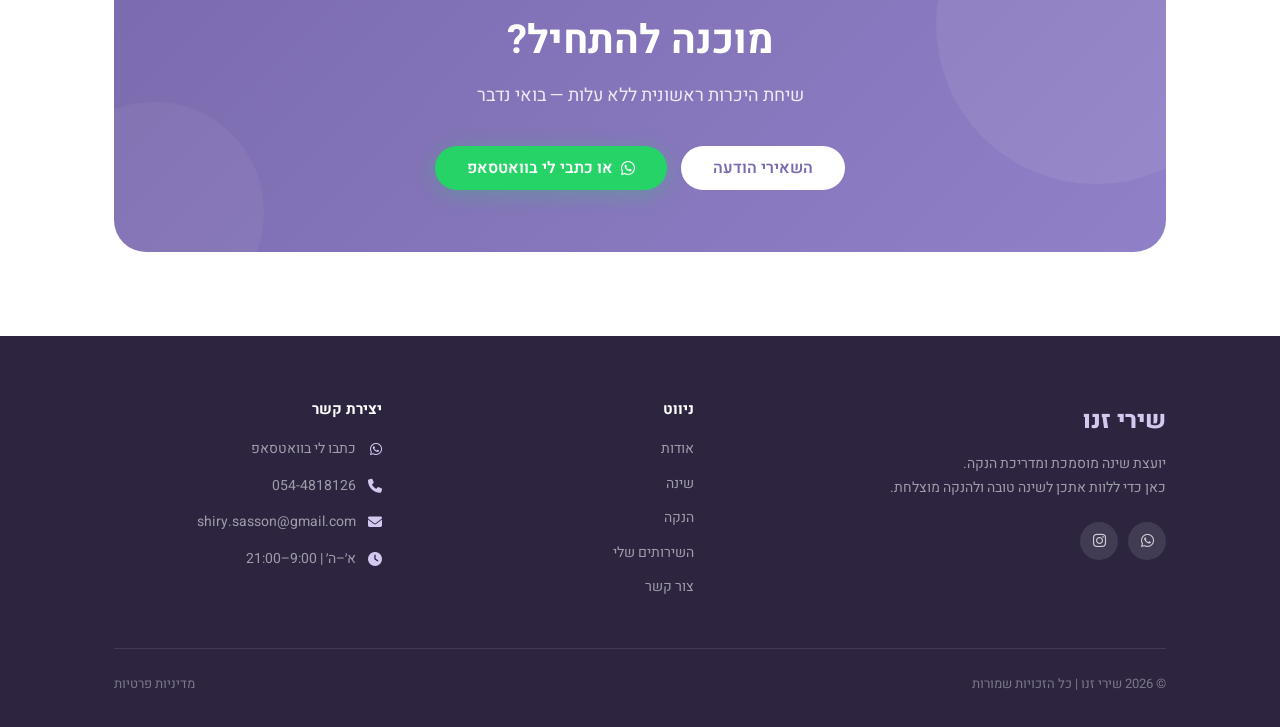
==== commit 839d3655: "Add files via upload" ====
--- a/about.html
+++ b/about.html
@@ -45,7 +45,8 @@
   <div class="container">
     <div class="about-grid">
       <div class="about-photo-area fade-in">
-        <div class="photo-placeholder">👩‍⚕️</div>
+        <div class="about-photo-bg"></div>
+        <img class="photo-placeholder" src="images/about-shiry.png" alt="שירי זנו">
         <div class="photo-badge">
           <span class="photo-badge-number">200+</span>
           <span class="photo-badge-text">משפחות מאושרות</span>
@@ -153,8 +154,8 @@
       <h2>מוכנה להתחיל?</h2>
       <p>שיחת היכרות ראשונית ללא עלות — בואי נדבר</p>
       <div class="cta-actions">
-        <a href="contact.html" class="btn btn-white">שלחי הודעה</a>
-        <a href="https://wa.me/972544818126" class="btn btn-whatsapp" target="_blank" rel="noopener"><i class="fab fa-whatsapp"></i> וואטסאפ</a>
+        <a href="contact.html" class="btn btn-white">השאירי הודעה</a>
+        <a href="https://wa.me/972544818126" class="btn btn-whatsapp" target="_blank" rel="noopener"><i class="fab fa-whatsapp"></i> או כתבי לי בוואטסאפ</a>
       </div>
     </div>
   </div>
@@ -168,9 +169,7 @@
         <p class="footer-tagline">יועצת שינה מוסמכת ומדריכת הנקה.<br>כאן כדי ללוות אתכן לשינה טובה ולהנקה מוצלחת.</p>
         <div class="footer-social">
           <a href="https://wa.me/972544818126" aria-label="וואטסאפ" target="_blank" rel="noopener"><i class="fab fa-whatsapp"></i></a>
-          <a href="#" aria-label="אינסטגרם"><i class="fab fa-instagram"></i></a>
-          <a href="#" aria-label="פייסבוק"><i class="fab fa-facebook-f"></i></a>
-          <a href="#" aria-label="טיקטוק"><i class="fab fa-tiktok"></i></a>
+          <a href="https://www.instagram.com/shirysass/" aria-label="אינסטגרם" target="_blank" rel="noopener"><i class="fab fa-instagram"></i></a>
         </div>
       </div>
       <div class="footer-col">
@@ -185,14 +184,15 @@
       </div>
       <div class="footer-col">
         <h4>יצירת קשר</h4>
+        <a class="footer-contact-item" href="https://wa.me/972544818126" target="_blank" rel="noopener" style="text-decoration:none;"><i class="fab fa-whatsapp"></i> כתבו לי בוואטסאפ</a>
         <div class="footer-contact-item"><i class="fas fa-phone"></i> 054-4818126</div>
         <div class="footer-contact-item"><i class="fas fa-envelope"></i> shiry.sasson@gmail.com</div>
         <div class="footer-contact-item"><i class="fas fa-clock"></i> א׳–ה׳ | 9:00–21:00</div>
       </div>
     </div>
     <div class="footer-bottom">
-      <span>© 2024 שירי זנו | כל הזכויות שמורות</span>
-      <span>עוצב עם ❤️</span>
+      <span>© 2026 שירי זנו | כל הזכויות שמורות</span>
+      <span><a href="privacy.html">מדיניות פרטיות</a></span>
     </div>
   </div>
 </footer>
--- a/style.css
+++ b/style.css
@@ -182,6 +182,7 @@
 }
 .logo { display: flex; flex-direction: column; line-height: 1.2; }
 .logo-name  { font-size: 24px; font-weight: 800; color: var(--lavender-dark); }
+.navbar .logo-name { font-size: 31px; }
 .logo-title { font-size: 11px; color: var(--text-light); font-weight: 400; }
 
 .nav-links {
@@ -370,17 +371,32 @@
 
 .feature-visual {
   display: flex; justify-content: center; align-items: center;
-  position: relative; height: 320px;
+  position: relative; height: 470px;
 }
 .feature-blob {
   position: absolute;
   border-radius: 60% 40% 50% 50% / 50% 60% 40% 60%;
   z-index: 0;
 }
-.fb-lavender { width: 280px; height: 280px; background: var(--lavender-med); opacity: 0.42; }
+.fb-lavender { width: 442px; height: 442px; background: var(--lavender-med); opacity: 0.42; }
 .fb-blush    { width: 280px; height: 280px; background: var(--blush);         opacity: 0.42; }
 .fb-sage     { width: 280px; height: 280px; background: var(--sage);          opacity: 0.42; }
 .feature-icon { font-size: 82px; position: relative; z-index: 1; }
+
+.feature-photo {
+  position: relative; z-index: 1;
+  width: 300px; height: 300px;
+  object-fit: cover;
+  object-position: center 22%;
+  border-radius: 60% 40% 50% 50% / 50% 60% 40% 60%;
+  background: var(--lavender-light);
+  display: flex; align-items: center; justify-content: center;
+  overflow: hidden;
+}
+.feature-photo-hint {
+  font-family: ui-monospace, "SF Mono", Menlo, monospace;
+  font-size: 13px; color: var(--lavender-dark); text-align: center; line-height: 1.6;
+}
 
 .feature-content .tag { margin-bottom: 16px; }
 .feature-content h2   { margin-bottom: 16px; }
@@ -531,9 +547,18 @@
 .photo-placeholder {
   width: 100%; aspect-ratio: 4/5;
   border-radius: var(--r-lg);
-  background: linear-gradient(145deg, var(--lavender-med), var(--blush));
-  display: flex; align-items: center; justify-content: center;
-  font-size: 90px; color: white; position: relative; overflow: hidden;
+  object-fit: cover; object-position: center;
+  display: block; position: relative; z-index: 1;
+  box-shadow: var(--shadow-md);
+}
+.about-photo-bg {
+  position: absolute; top: -22px; left: -22px;
+  width: 100%; aspect-ratio: 4/5;
+  background: linear-gradient(145deg, var(--lavender-med), var(--lavender));
+  border-radius: var(--r-lg); z-index: 0;
+}
+.photo-placeholder--old {
+  font-size: 90px; color: white; overflow: hidden;
 }
 .photo-placeholder::after {
   content: '';
@@ -542,7 +567,7 @@
   background: rgba(255,255,255,0.14); border-radius: 50%;
 }
 .photo-badge {
-  position: absolute; bottom: -18px; left: -18px;
+  position: absolute; bottom: -18px; left: -18px; z-index: 2;
   background: var(--white); border-radius: var(--r-md);
   padding: 16px 20px; box-shadow: var(--shadow-md); text-align: center;
 }
@@ -633,6 +658,7 @@
   background: var(--lavender-light); display: flex; align-items: center;
   justify-content: center; color: var(--lavender-dark); font-size: 18px; flex-shrink: 0;
 }
+.contact-icon.whatsapp { background: #25D366; color: #fff; }
 .contact-item-text span { display: block; font-size: 12px; color: var(--text-light); }
 .contact-item-text a,
 .contact-item-text strong { font-weight: 600; color: var(--text); font-size: 16px; }
@@ -770,3 +796,29 @@
   .footer-content    { grid-template-columns: 1fr; gap: 32px; }
   .footer-bottom     { flex-direction: column; gap: 8px; text-align: center; }
 }
+
+/* === LEGAL / PRIVACY PAGE === */.legal-content { color: var(--text-mid); line-height: 1.85; }
+.legal-content h2 { font-size: 22px; color: var(--text); margin: 34px 0 12px; }
+.legal-content h2:first-of-type { margin-top: 12px; }
+.legal-content p { margin-bottom: 16px; font-size: 16px; }
+.legal-content a { color: var(--lavender-dark); font-weight: 600; }
+.legal-list { margin: 0 4px 18px; padding-inline-start: 22px; list-style: disc; }
+.legal-list li { margin-bottom: 8px; font-size: 16px; }
+.legal-list li::marker { color: var(--lavender-dark); }
+.footer-bottom a { text-decoration: none; }
+.footer-bottom a:hover { color: var(--lavender-med); }
+
+/* === FORM CONSENT === */
+.consent-check {
+  display: flex; align-items: flex-start; gap: 10px;
+  margin: 4px 0 18px; cursor: pointer;
+  font-size: 13px; line-height: 1.6; color: var(--text-mid);
+}
+.consent-check input {
+  margin-top: 3px; width: 18px; height: 18px; flex-shrink: 0;
+  accent-color: var(--lavender-dark); cursor: pointer;
+}
+.consent-note {
+  margin-top: 14px; font-size: 12px; line-height: 1.7; color: var(--text-light);
+}
+.consent-note a { color: var(--lavender-dark); font-weight: 600; }
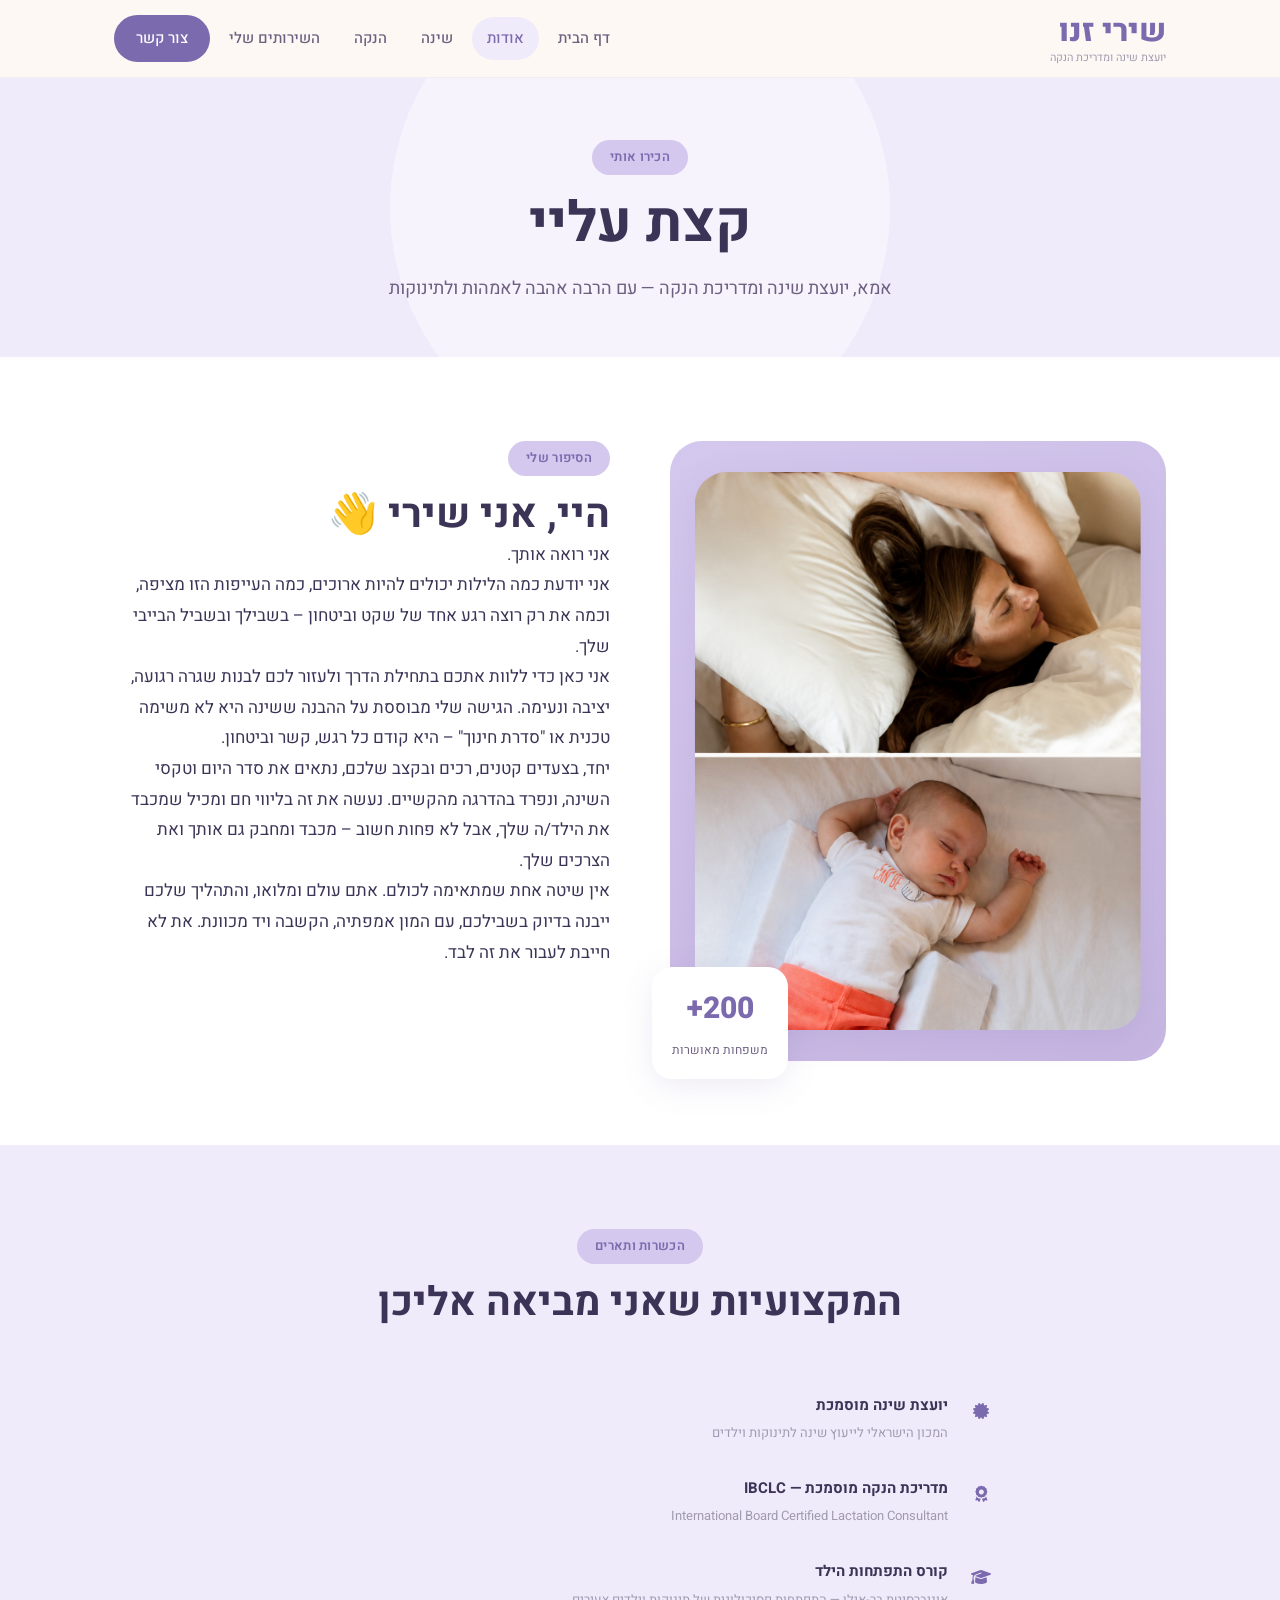
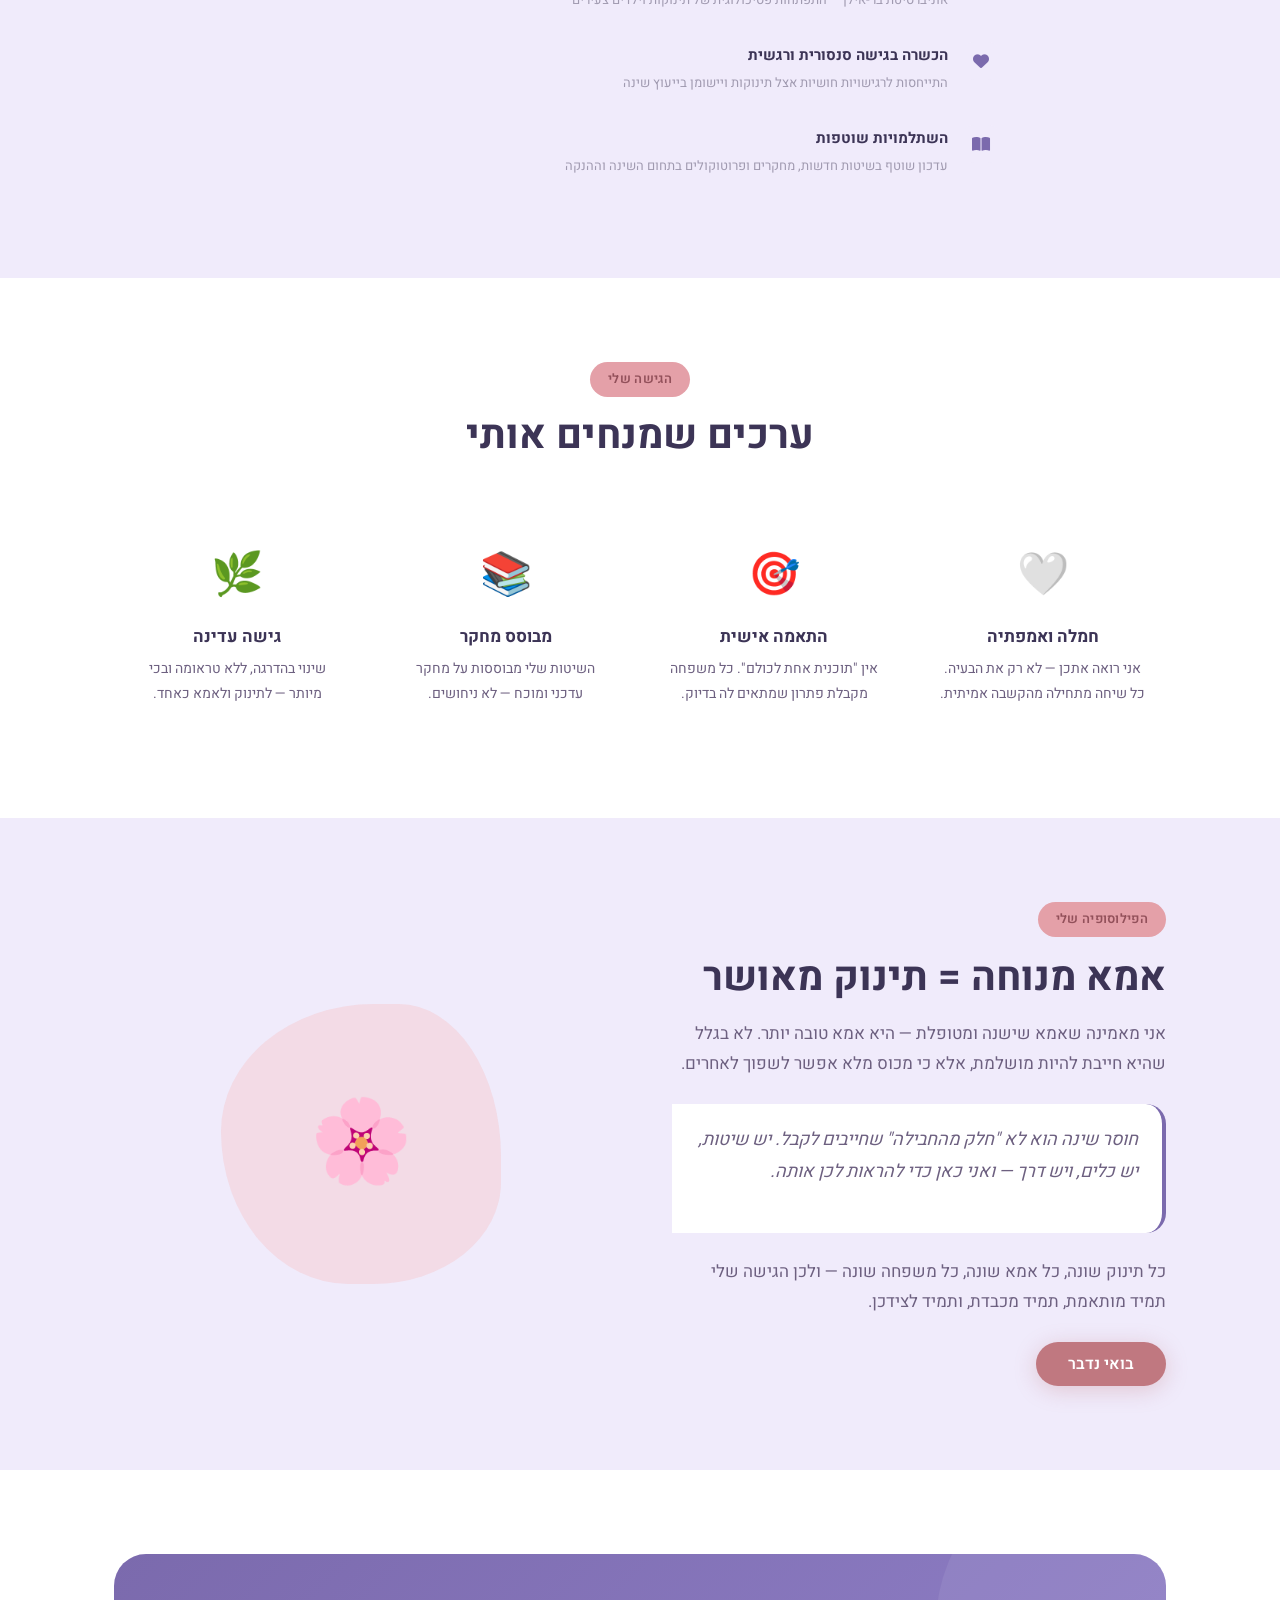
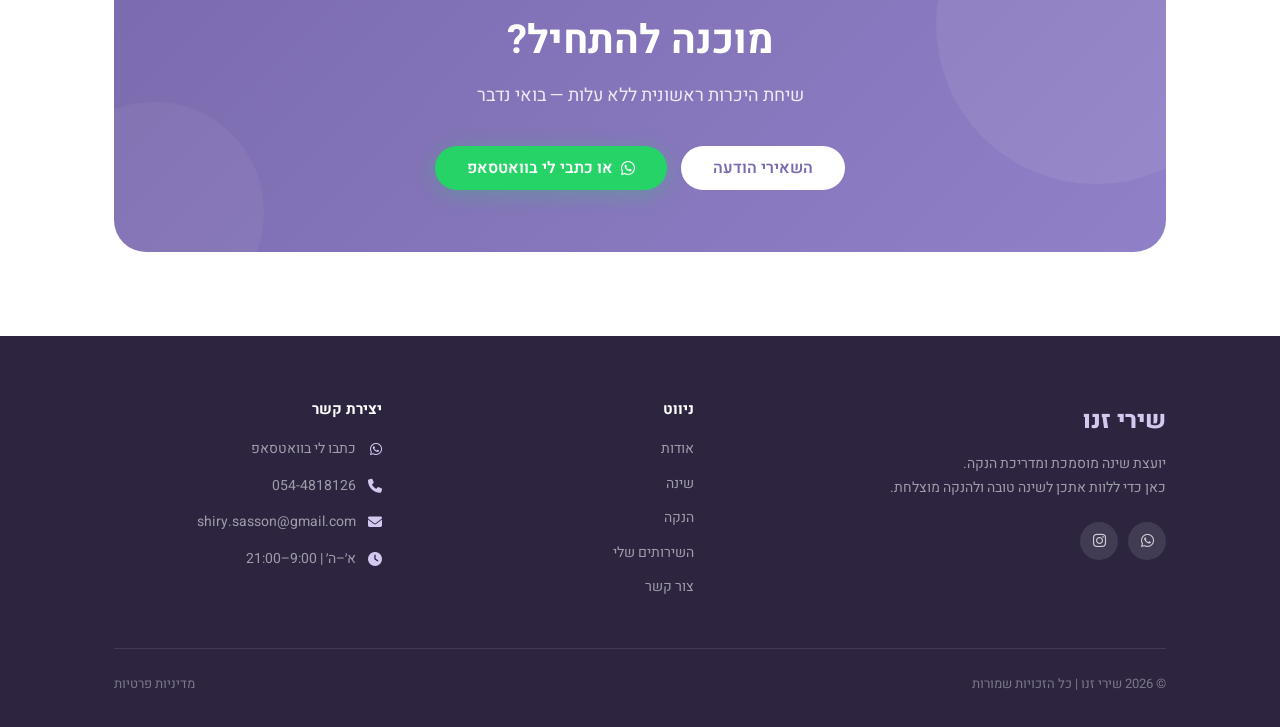
==== commit 6c2c9255: "Add files via upload" ====
--- a/about.html
+++ b/about.html
@@ -3,11 +3,48 @@
 <head>
 <meta charset="UTF-8">
 <meta name="viewport" content="width=device-width, initial-scale=1.0">
-<title>אודות | שירי זנו - יועצת שינה ומדריכת הנקה</title>
+<title>אודות שירי זנו | יועצת הנקה ומדריכת שינה</title>
 <meta name="description" content="קצת על שירי זנו - יועצת שינה מוסמכת ומדריכת הנקה עם ניסיון של שנים. הכירו את הגישה, ההכשרות והאמונות שמנחות אותה.">
 <link rel="preconnect" href="https://fonts.googleapis.com">
 <link href="https://fonts.googleapis.com/css2?family=Heebo:wght@400;500;600;700;800&display=swap" rel="stylesheet">
 <link rel="stylesheet" href="https://cdnjs.cloudflare.com/ajax/libs/font-awesome/6.5.1/css/all.min.css">
+<link rel="icon" type="image/svg+xml" href="favicon.svg">
+<link rel="icon" type="image/png" href="favicon.png">
+<link rel="apple-touch-icon" href="apple-touch-icon.png">
+<link rel="canonical" href="https://www.growingwithshiry.com/about.html">
+<meta property="og:type" content="website">
+<meta property="og:site_name" content="שירי זנו">
+<meta property="og:locale" content="he_IL">
+<meta property="og:title" content="אודות שירי זנו | יועצת הנקה ומדריכת שינה">
+<meta property="og:description" content="קצת על שירי זנו - יועצת שינה מוסמכת ומדריכת הנקה עם ניסיון של שנים. הכירו את הגישה, ההכשרות והאמונות שמנחות אותה.">
+<meta property="og:url" content="https://www.growingwithshiry.com/about.html">
+<meta property="og:image" content="https://www.growingwithshiry.com/og-image.png">
+<meta property="og:image:width" content="1200">
+<meta property="og:image:height" content="630">
+<meta name="twitter:card" content="summary_large_image">
+<meta name="twitter:title" content="אודות שירי זנו | יועצת הנקה ומדריכת שינה">
+<meta name="twitter:description" content="קצת על שירי זנו - יועצת שינה מוסמכת ומדריכת הנקה עם ניסיון של שנים. הכירו את הגישה, ההכשרות והאמונות שמנחות אותה.">
+<meta name="twitter:image" content="https://www.growingwithshiry.com/og-image.png">
+<script type="application/ld+json">
+{
+  "@context": "https://schema.org",
+  "@type": "LocalBusiness",
+  "name": "שירי זנו — יועצת שינה ומדריכת הנקה",
+  "image": "https://www.growingwithshiry.com/og-image.png",
+  "url": "https://www.growingwithshiry.com/",
+  "telephone": "+972544818126",
+  "email": "shiry.sasson@gmail.com",
+  "priceRange": "₪₪",
+  "areaServed": { "@type": "Country", "name": "IL" },
+  "founder": { "@type": "Person", "name": "שירי זנו", "jobTitle": "יועצת שינה ומדריכת הנקה מוסמכת (IBCLC)" },
+  "sameAs": [ "https://www.instagram.com/shirysass/", "https://wa.me/972544818126" ],
+  "openingHoursSpecification": [{
+    "@type": "OpeningHoursSpecification",
+    "dayOfWeek": ["Sunday","Monday","Tuesday","Wednesday","Thursday"],
+    "opens": "09:00", "closes": "21:00"
+  }]
+}
+</script>
 <link rel="stylesheet" href="style.css">
 </head>
 <body>
--- a/style.css
+++ b/style.css
@@ -545,15 +545,15 @@
 /* === ABOUT PAGE === */
 .about-grid { display: grid; grid-template-columns: 1fr 1fr; gap: 60px; align-items: start; }
 .photo-placeholder {
-  width: 100%; aspect-ratio: 4/5;
+  position: absolute; top: 50%; left: 50%; transform: translate(-50%, -50%);
+  width: 90%; height: 90%;
   border-radius: var(--r-lg);
   object-fit: cover; object-position: center;
-  display: block; position: relative; z-index: 1;
+  display: block; z-index: 1;
   box-shadow: var(--shadow-md);
 }
 .about-photo-bg {
-  position: absolute; top: -22px; left: -22px;
-  width: 100%; aspect-ratio: 4/5;
+  position: absolute; inset: 0;
   background: linear-gradient(145deg, var(--lavender-med), var(--lavender));
   border-radius: var(--r-lg); z-index: 0;
 }
@@ -573,7 +573,7 @@
 }
 .photo-badge-number { font-size: 30px; font-weight: 800; color: var(--lavender-dark); display: block; }
 .photo-badge-text   { font-size: 12px; color: var(--text-mid); }
-.about-photo-area   { position: relative; }
+.about-photo-area   { position: relative; aspect-ratio: 4/5; }
 
 .credentials-list { margin-top: 24px; }
 .credential-item  { display: flex; align-items: flex-start; gap: 14px; padding: 14px 0; border-bottom: 1px solid var(--lavender-light); }
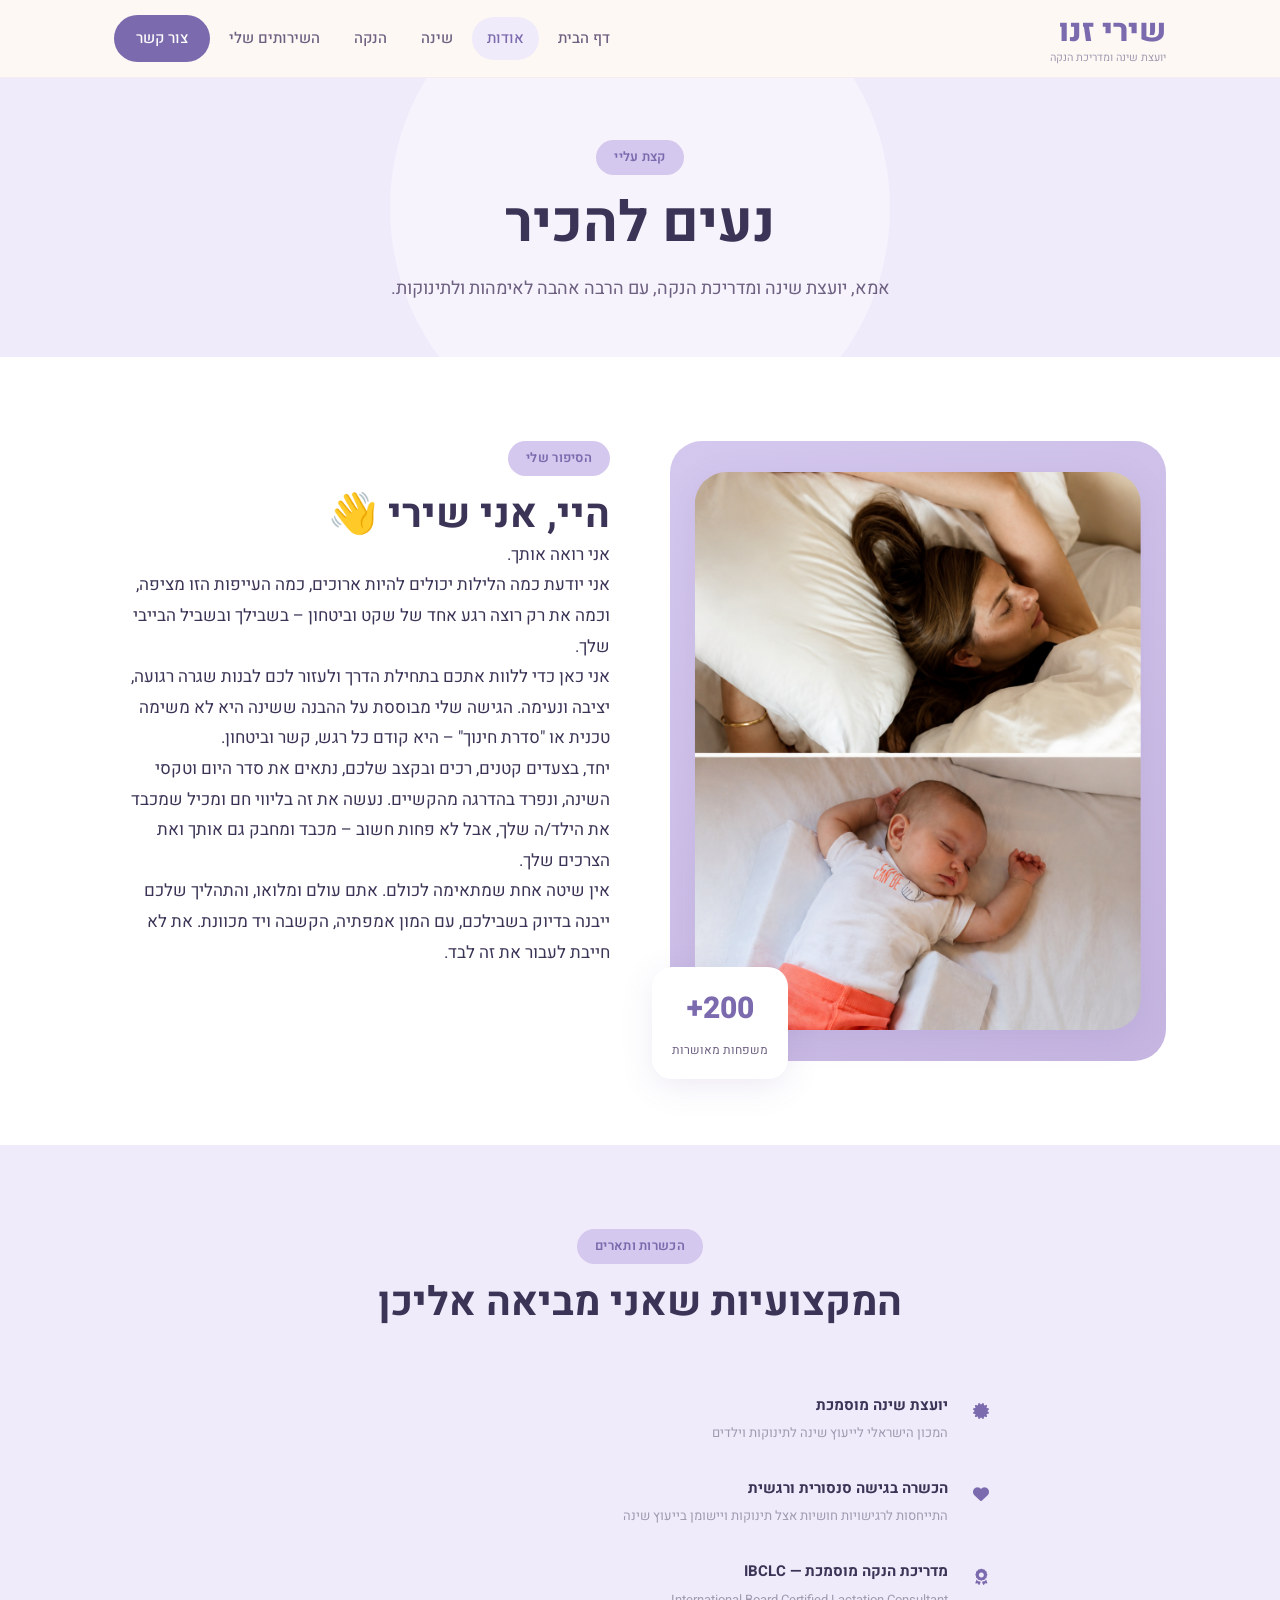
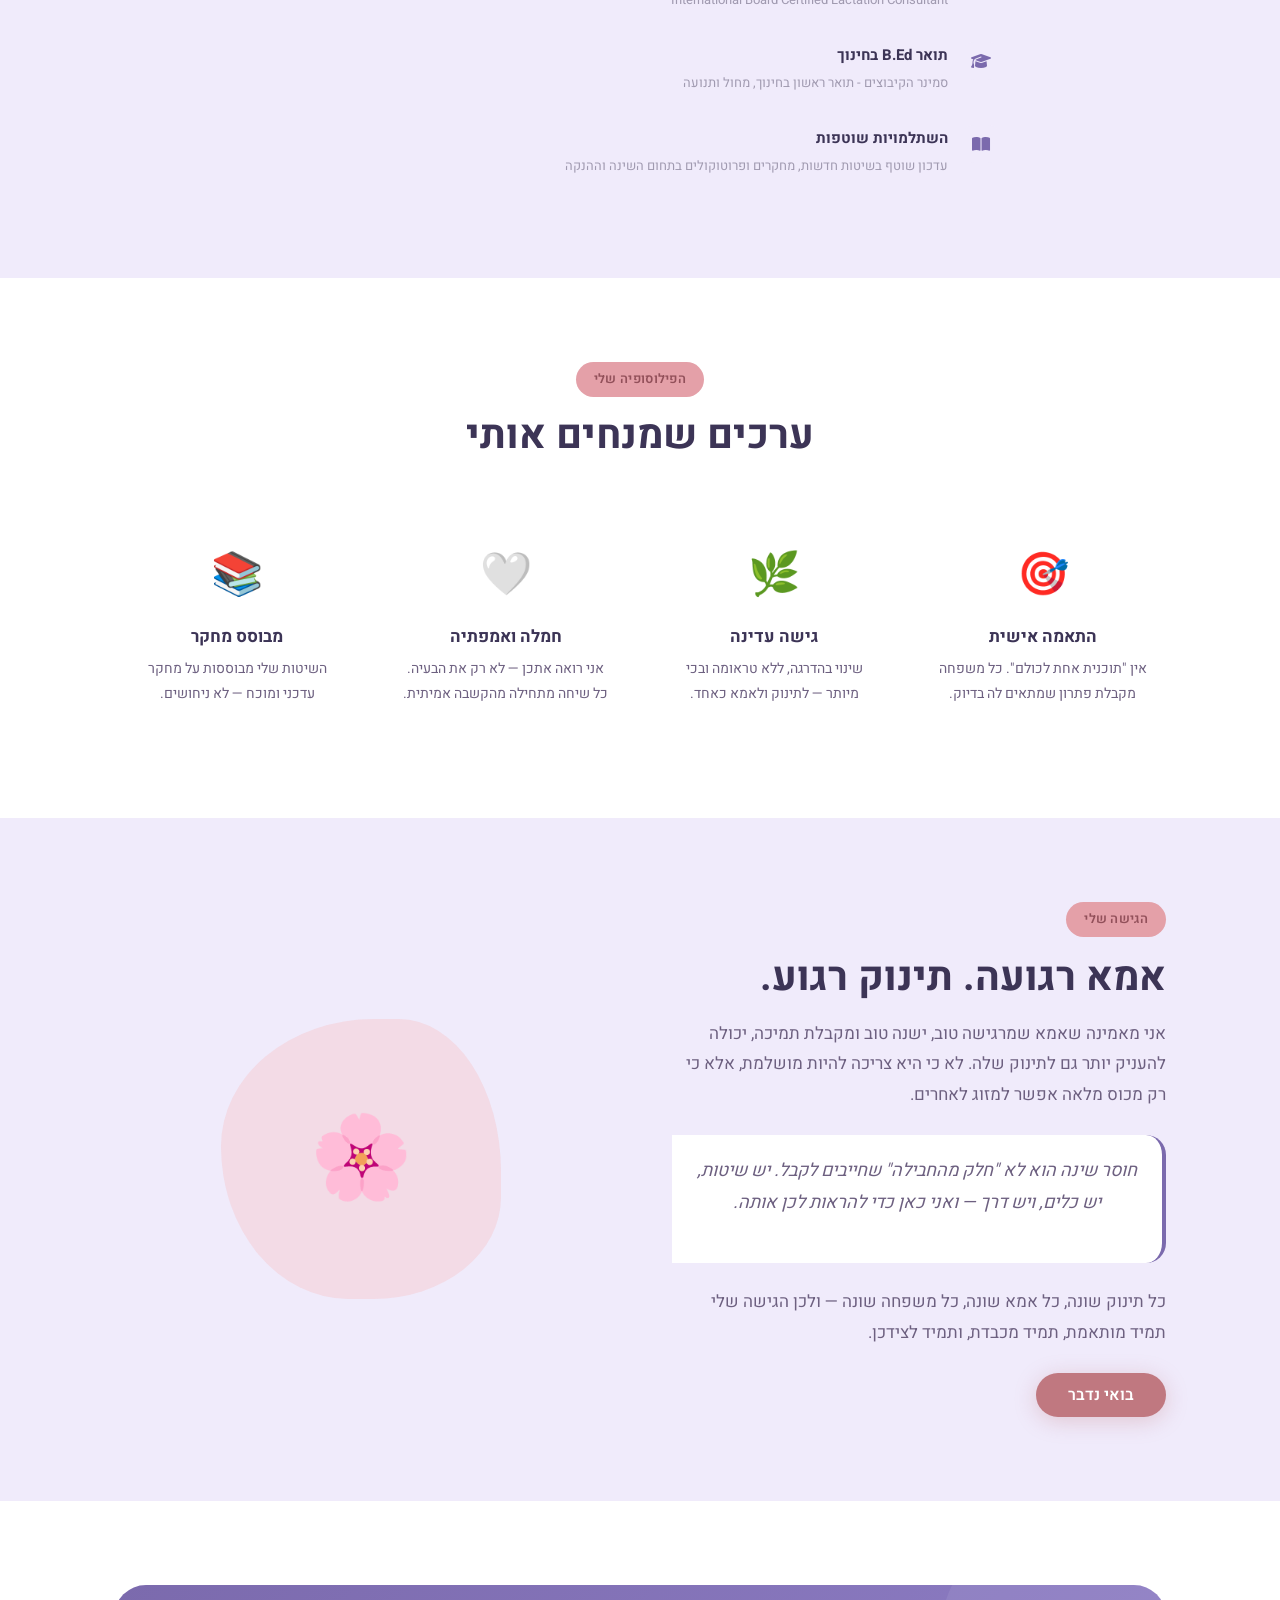
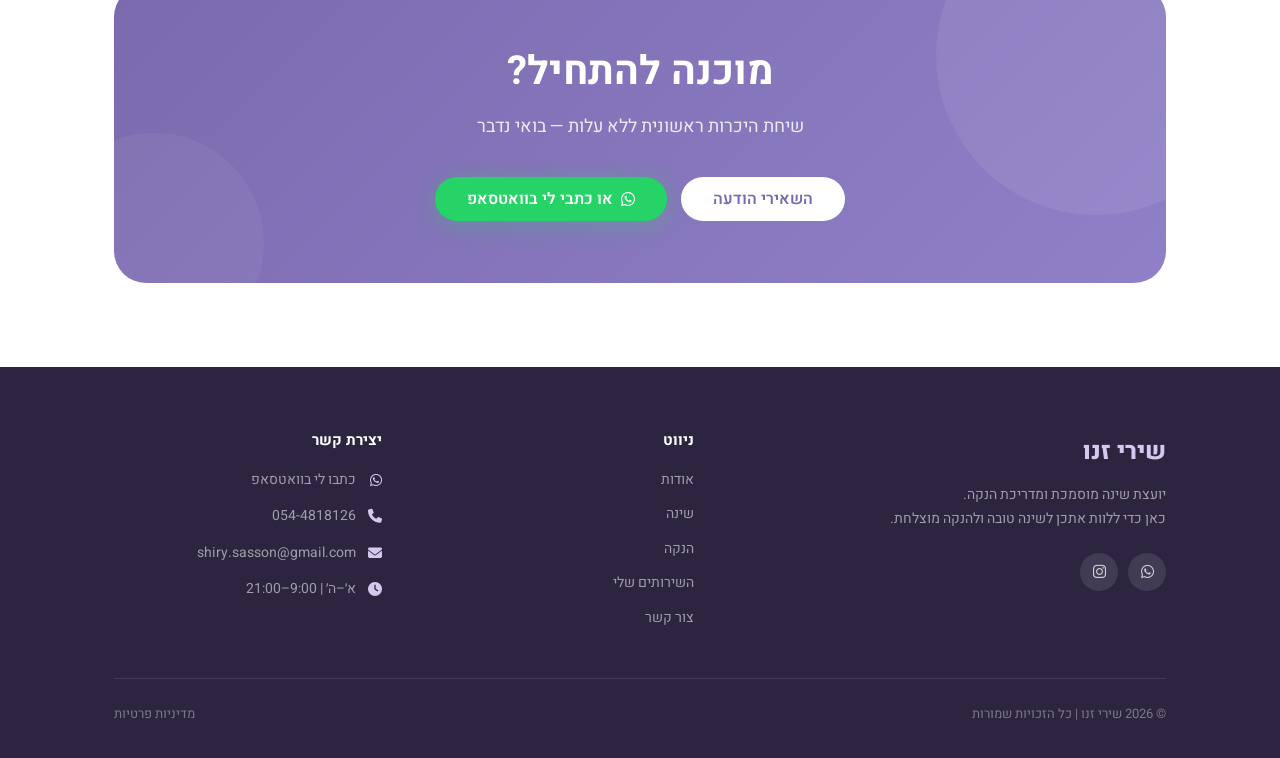
==== commit c959c8b1: "Add files via upload" ====
--- a/about.html
+++ b/about.html
@@ -72,9 +72,9 @@
 
 <section class="page-hero lavender">
   <div class="container">
-    <span class="tag tag-lavender">הכירו אותי</span>
-    <h1>קצת עליי</h1>
-    <p class="lead">אמא, יועצת שינה ומדריכת הנקה — עם הרבה אהבה לאמהות ולתינוקות</p>
+    <span class="tag tag-lavender">קצת עליי</span>
+    <h1>נעים להכיר</h1>
+    <p class="lead">אמא, יועצת שינה ומדריכת הנקה, עם הרבה אהבה לאימהות ולתינוקות.</p>
   </div>
 </section>
 
@@ -114,16 +114,16 @@
         <div class="credential-text"><strong>יועצת שינה מוסמכת</strong><span>המכון הישראלי לייעוץ שינה לתינוקות וילדים</span></div>
       </div>
       <div class="credential-item">
+        <div class="credential-icon"><i class="fas fa-heart"></i></div>
+        <div class="credential-text"><strong>הכשרה בגישה סנסורית ורגשית</strong><span>התייחסות לרגישויות חושיות אצל תינוקות ויישומן בייעוץ שינה</span></div>
+      </div>
+      <div class="credential-item">
         <div class="credential-icon"><i class="fas fa-award"></i></div>
         <div class="credential-text"><strong>מדריכת הנקה מוסמכת — IBCLC</strong><span>International Board Certified Lactation Consultant</span></div>
       </div>
       <div class="credential-item">
         <div class="credential-icon"><i class="fas fa-graduation-cap"></i></div>
-        <div class="credential-text"><strong>קורס התפתחות הילד</strong><span>אוניברסיטת בר-אילן — התפתחות פסיכולוגית של תינוקות וילדים צעירים</span></div>
-      </div>
-      <div class="credential-item">
-        <div class="credential-icon"><i class="fas fa-heart"></i></div>
-        <div class="credential-text"><strong>הכשרה בגישה סנסורית ורגשית</strong><span>התייחסות לרגישויות חושיות אצל תינוקות ויישומן בייעוץ שינה</span></div>
+        <div class="credential-text"><strong>תואר B.Ed בחינוך</strong><span>סמינר הקיבוצים - תואר ראשון בחינוך, מחול ותנועה</span></div>
       </div>
       <div class="credential-item">
         <div class="credential-icon"><i class="fas fa-book-open"></i></div>
@@ -136,29 +136,29 @@
 <section class="section section-white">
   <div class="container">
     <div class="section-header text-center fade-in">
-      <span class="tag tag-blush">הגישה שלי</span>
+      <span class="tag tag-blush">הפילוסופיה שלי</span>
       <h2>ערכים שמנחים אותי</h2>
     </div>
     <div class="values-grid">
       <div class="value-card fade-in">
+        <div class="value-icon">🎯</div>
+        <h4>התאמה אישית</h4>
+        <p>אין "תוכנית אחת לכולם". כל משפחה מקבלת פתרון שמתאים לה בדיוק.</p>
+      </div>
+      <div class="value-card fade-in delay-1">
+        <div class="value-icon">🌿</div>
+        <h4>גישה עדינה</h4>
+        <p>שינוי בהדרגה, ללא טראומה ובכי מיותר — לתינוק ולאמא כאחד.</p>
+      </div>
+      <div class="value-card fade-in delay-2">
         <div class="value-icon">🤍</div>
         <h4>חמלה ואמפתיה</h4>
         <p>אני רואה אתכן — לא רק את הבעיה. כל שיחה מתחילה מהקשבה אמיתית.</p>
       </div>
-      <div class="value-card fade-in delay-1">
-        <div class="value-icon">🎯</div>
-        <h4>התאמה אישית</h4>
-        <p>אין "תוכנית אחת לכולם". כל משפחה מקבלת פתרון שמתאים לה בדיוק.</p>
-      </div>
-      <div class="value-card fade-in delay-2">
+      <div class="value-card fade-in delay-3">
         <div class="value-icon">📚</div>
         <h4>מבוסס מחקר</h4>
         <p>השיטות שלי מבוססות על מחקר עדכני ומוכח — לא ניחושים.</p>
-      </div>
-      <div class="value-card fade-in delay-3">
-        <div class="value-icon">🌿</div>
-        <h4>גישה עדינה</h4>
-        <p>שינוי בהדרגה, ללא טראומה ובכי מיותר — לתינוק ולאמא כאחד.</p>
       </div>
     </div>
   </div>
@@ -172,10 +172,10 @@
         <div class="feature-icon">🌸</div>
       </div>
       <div class="feature-content fade-in delay-1">
-        <span class="tag tag-blush">הפילוסופיה שלי</span>
-        <h2>אמא מנוחה = תינוק מאושר</h2>
-        <p>אני מאמינה שאמא שישנה ומטופלת — היא אמא טובה יותר. לא בגלל שהיא חייבת להיות מושלמת, אלא כי מכוס מלא אפשר לשפוך לאחרים.</p>
-        <div class="quote-block">
+        <span class="tag tag-blush">הגישה שלי</span>
+        <h2>אמא רגועה. תינוק רגוע.</h2>
+        <p>אני מאמינה שאמא שמרגישה טוב, ישנה טוב ומקבלת תמיכה, יכולה להעניק יותר גם לתינוק שלה. לא כי היא צריכה להיות מושלמת, אלא כי רק מכוס מלאה אפשר למזוג לאחרים.</p>
+        <div class="quote-block" style="text-align:center;">
           <p>חוסר שינה הוא לא "חלק מהחבילה" שחייבים לקבל. יש שיטות, יש כלים, ויש דרך — ואני כאן כדי להראות לכן אותה.</p>
         </div>
         <p>כל תינוק שונה, כל אמא שונה, כל משפחה שונה — ולכן הגישה שלי תמיד מותאמת, תמיד מכבדת, ותמיד לצידכן.</p>
--- a/style.css
+++ b/style.css
@@ -295,6 +295,7 @@
 .hero-visual {
   display: flex; justify-content: center; align-items: center;
   position: relative; height: 400px;
+  transform: scale(0.75);
 }
 .hero-blob {
   position: absolute;
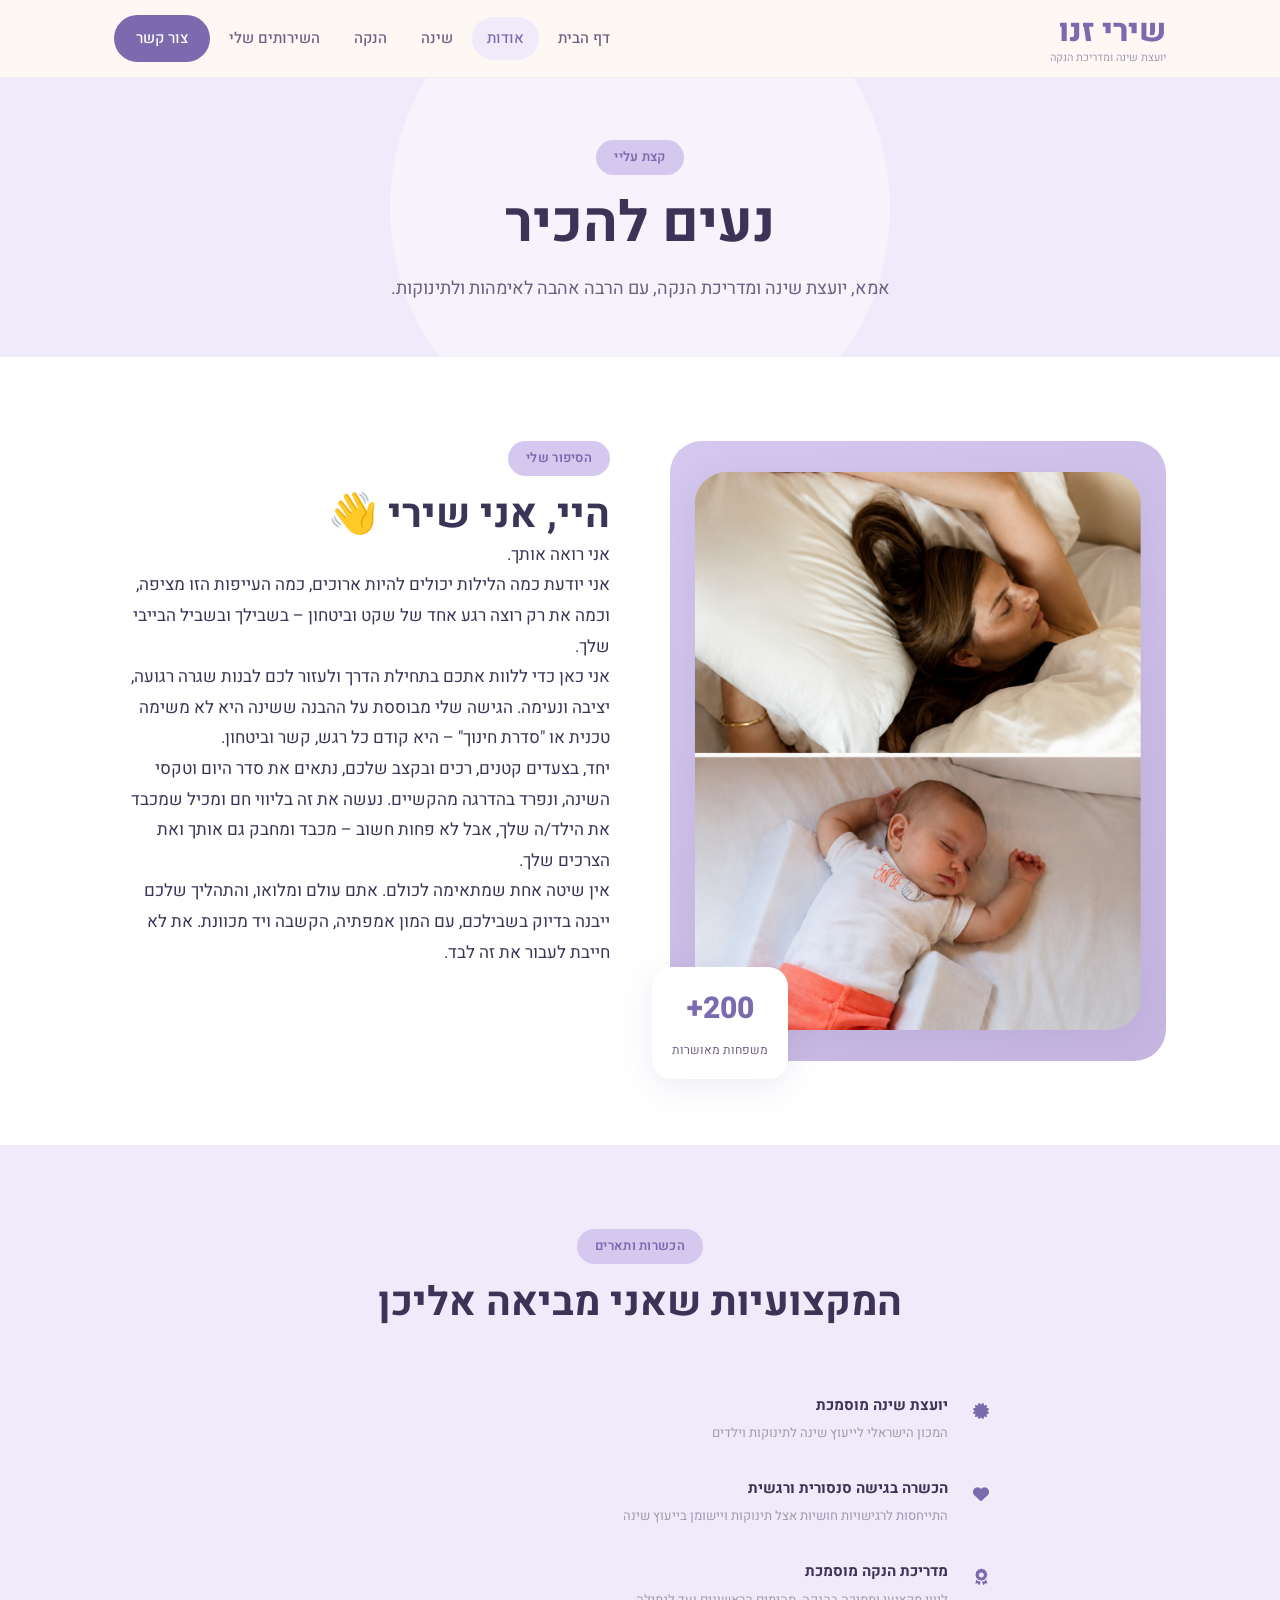
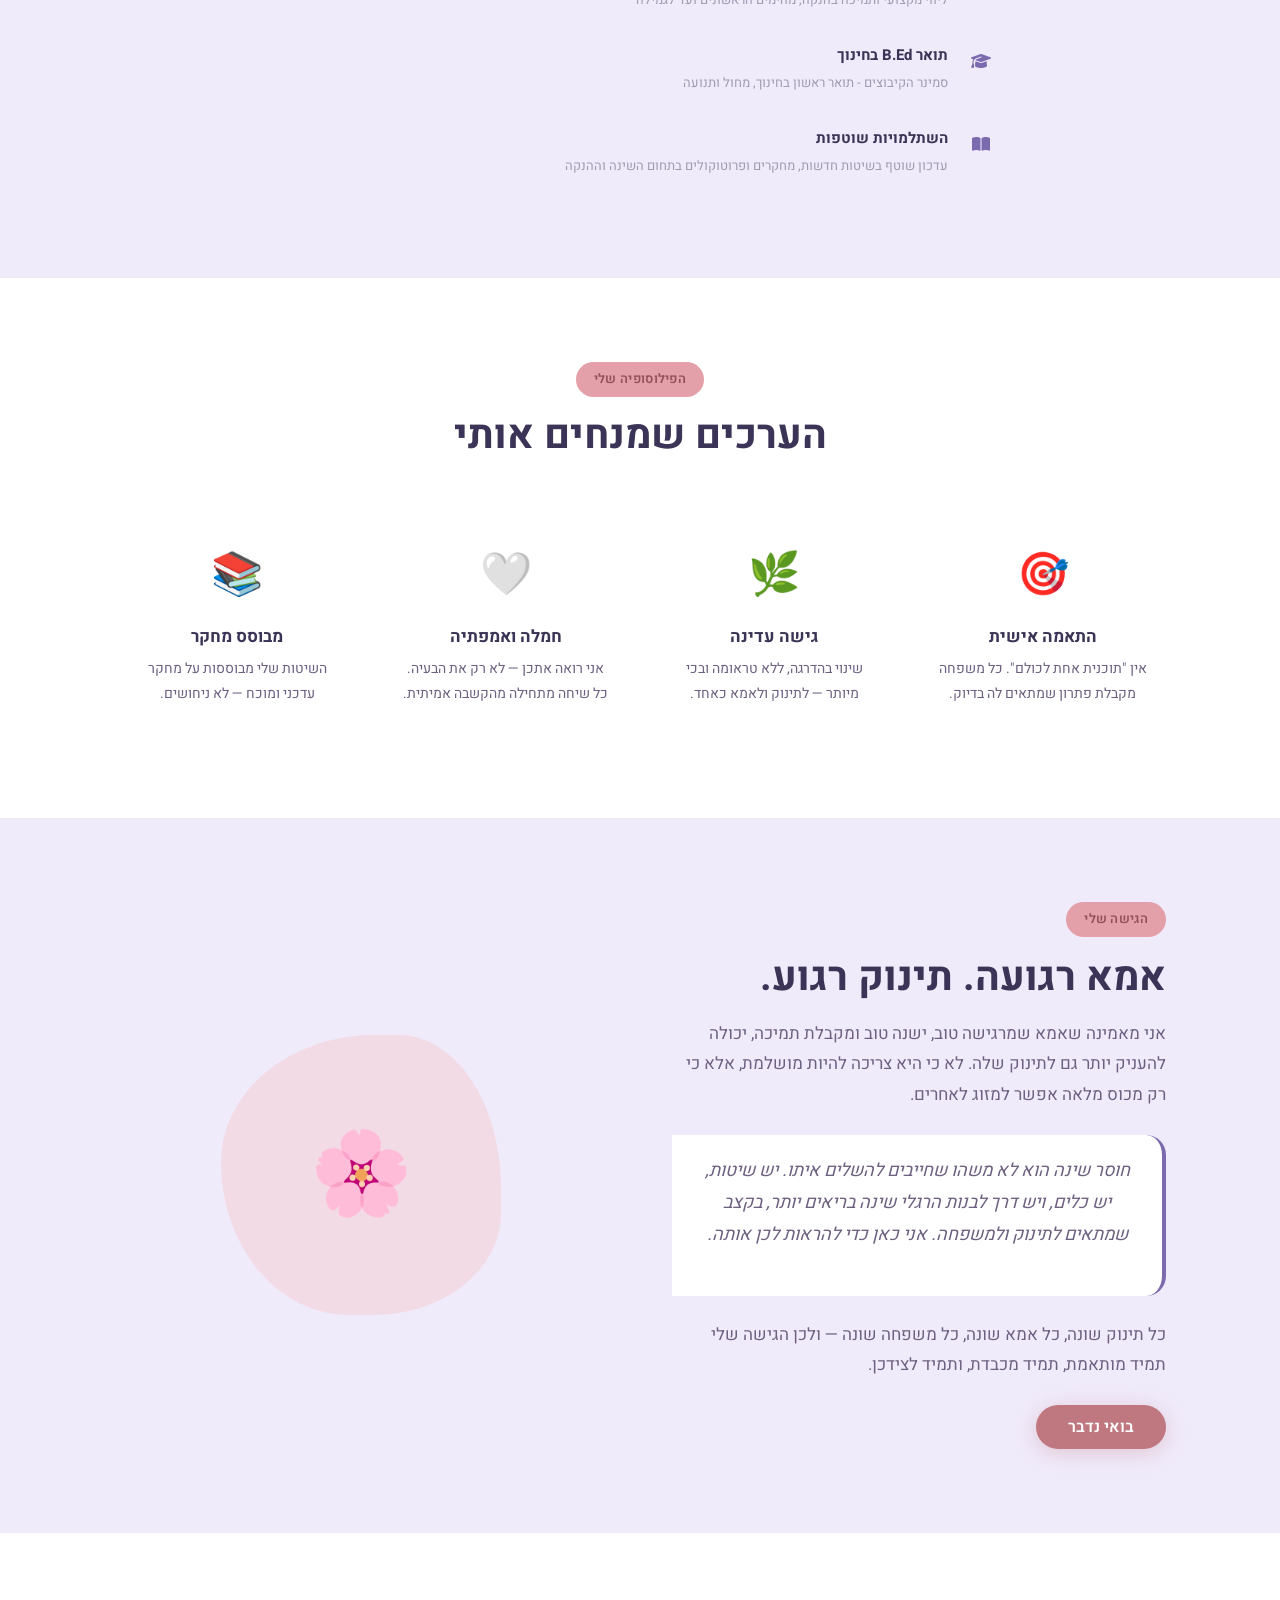
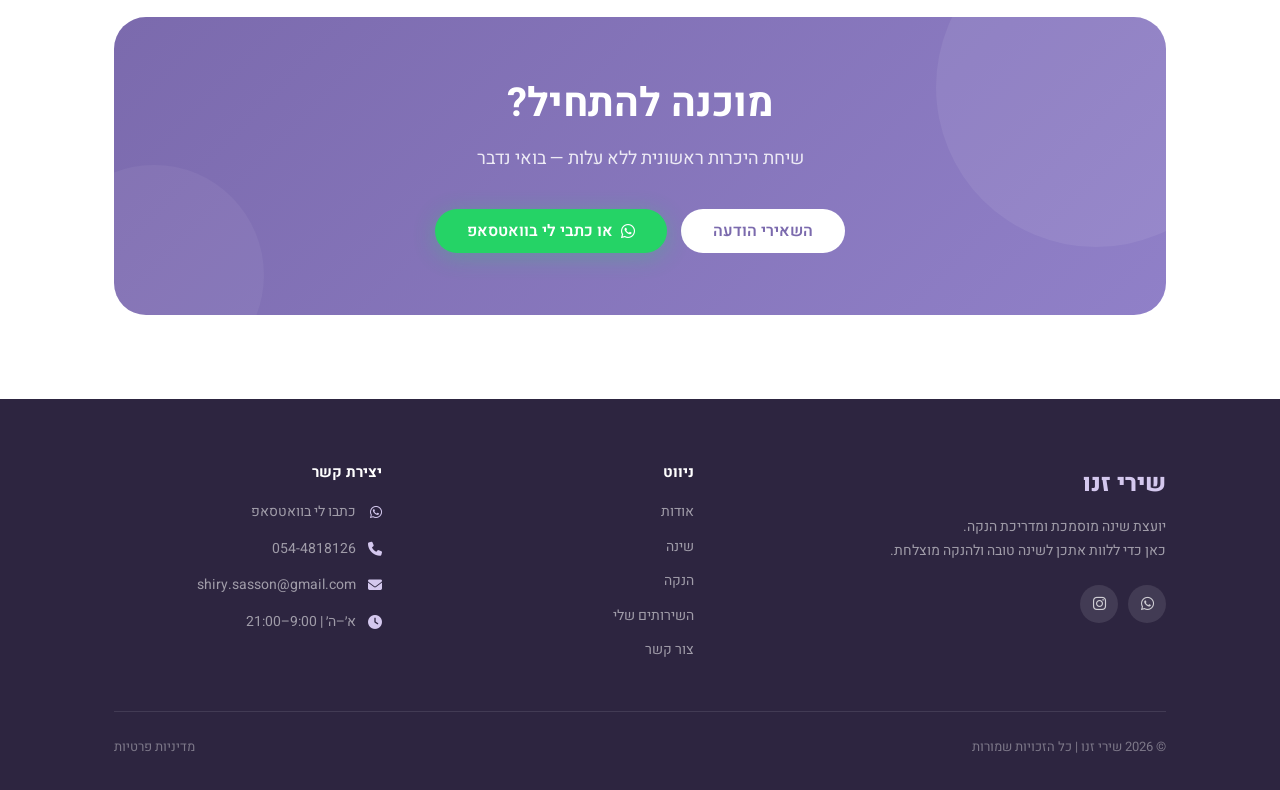
==== commit 3eb067a3: "Add files via upload" ====
--- a/about.html
+++ b/about.html
@@ -8,6 +8,7 @@
 <link rel="preconnect" href="https://fonts.googleapis.com">
 <link href="https://fonts.googleapis.com/css2?family=Heebo:wght@400;500;600;700;800&display=swap" rel="stylesheet">
 <link rel="stylesheet" href="https://cdnjs.cloudflare.com/ajax/libs/font-awesome/6.5.1/css/all.min.css">
+<link rel="icon" href="favicon.ico" sizes="any">
 <link rel="icon" type="image/svg+xml" href="favicon.svg">
 <link rel="icon" type="image/png" href="favicon.png">
 <link rel="apple-touch-icon" href="apple-touch-icon.png">
@@ -119,7 +120,7 @@
       </div>
       <div class="credential-item">
         <div class="credential-icon"><i class="fas fa-award"></i></div>
-        <div class="credential-text"><strong>מדריכת הנקה מוסמכת — IBCLC</strong><span>International Board Certified Lactation Consultant</span></div>
+        <div class="credential-text"><strong>מדריכת הנקה מוסמכת</strong><span>ליווי מקצועי ותמיכה בהנקה, מהימים הראשונים ועד לגמילה</span></div>
       </div>
       <div class="credential-item">
         <div class="credential-icon"><i class="fas fa-graduation-cap"></i></div>
@@ -137,7 +138,7 @@
   <div class="container">
     <div class="section-header text-center fade-in">
       <span class="tag tag-blush">הפילוסופיה שלי</span>
-      <h2>ערכים שמנחים אותי</h2>
+      <h2>הערכים שמנחים אותי</h2>
     </div>
     <div class="values-grid">
       <div class="value-card fade-in">
@@ -176,7 +177,7 @@
         <h2>אמא רגועה. תינוק רגוע.</h2>
         <p>אני מאמינה שאמא שמרגישה טוב, ישנה טוב ומקבלת תמיכה, יכולה להעניק יותר גם לתינוק שלה. לא כי היא צריכה להיות מושלמת, אלא כי רק מכוס מלאה אפשר למזוג לאחרים.</p>
         <div class="quote-block" style="text-align:center;">
-          <p>חוסר שינה הוא לא "חלק מהחבילה" שחייבים לקבל. יש שיטות, יש כלים, ויש דרך — ואני כאן כדי להראות לכן אותה.</p>
+          <p>חוסר שינה הוא לא משהו שחייבים להשלים איתו. יש שיטות, יש כלים, ויש דרך לבנות הרגלי שינה בריאים יותר, בקצב שמתאים לתינוק ולמשפחה. אני כאן כדי להראות לכן אותה.</p>
         </div>
         <p>כל תינוק שונה, כל אמא שונה, כל משפחה שונה — ולכן הגישה שלי תמיד מותאמת, תמיד מכבדת, ותמיד לצידכן.</p>
         <a href="contact.html" class="btn btn-blush">בואי נדבר</a>
